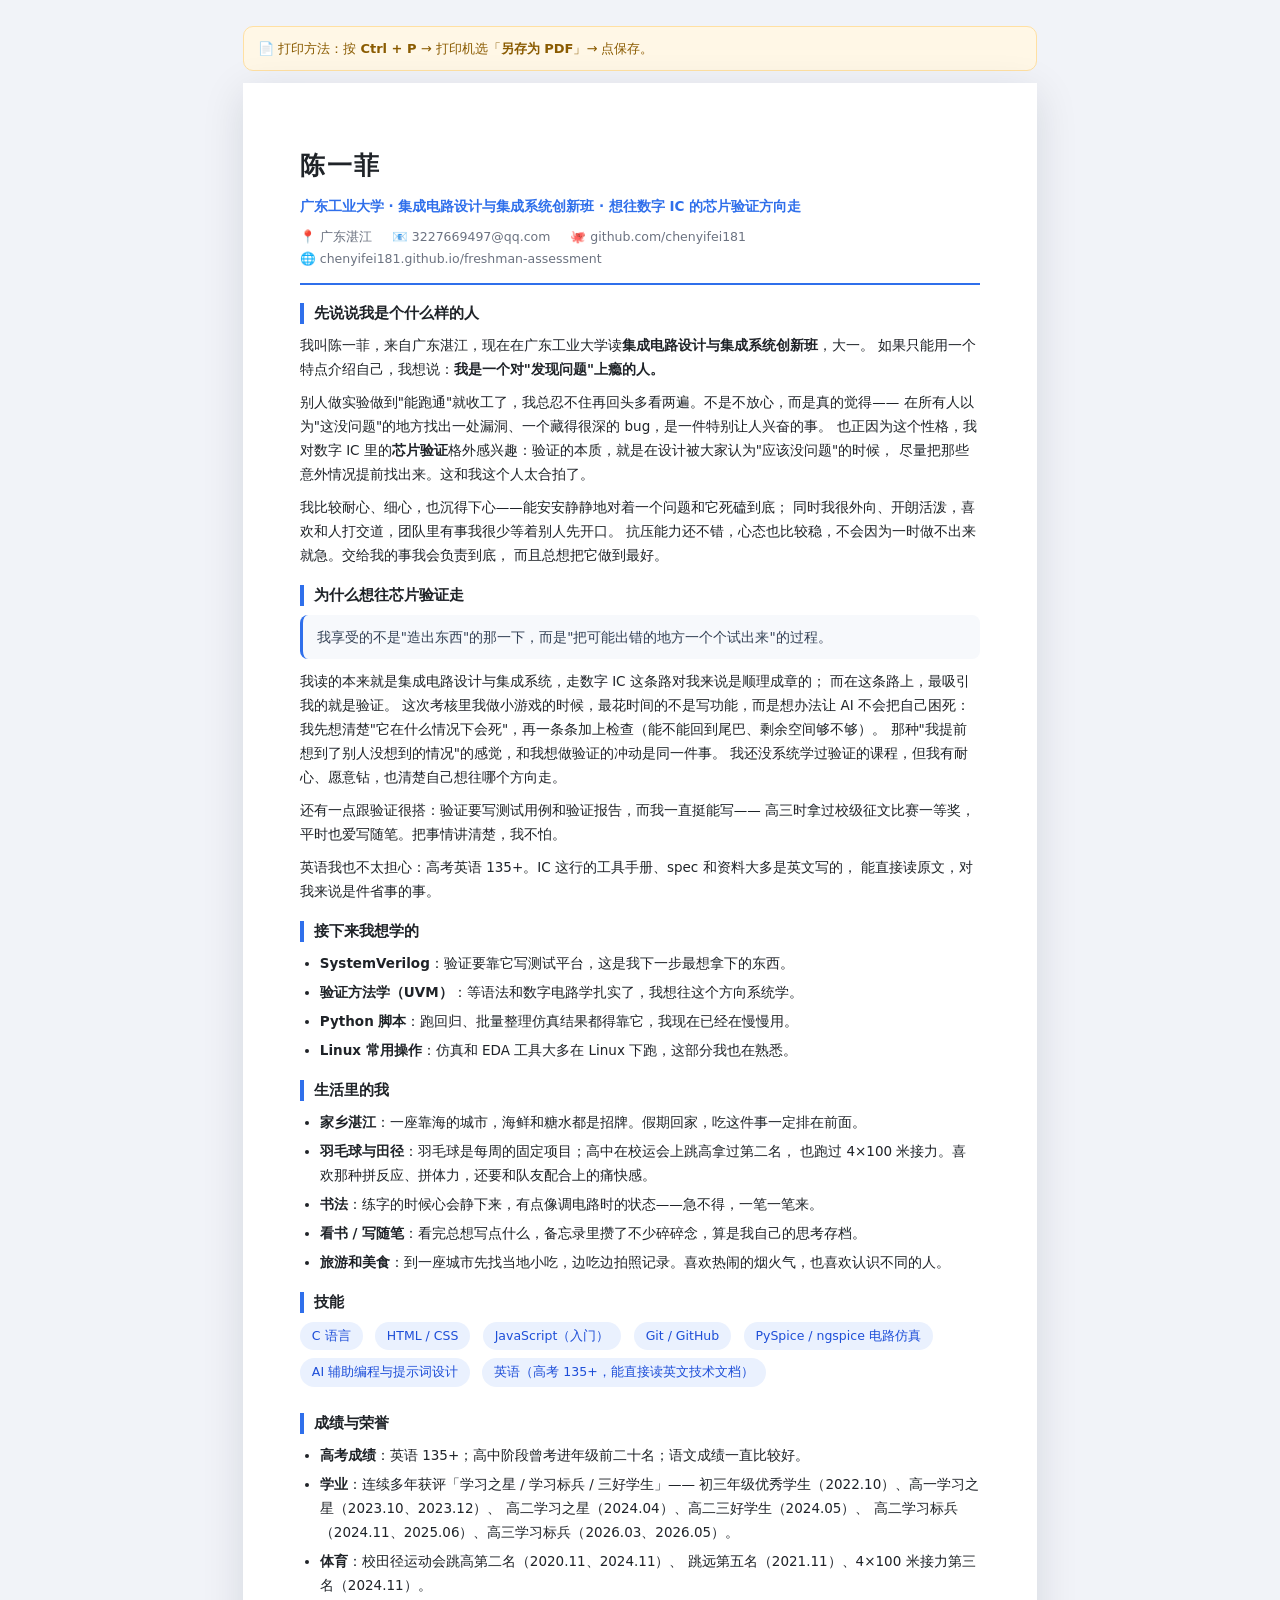
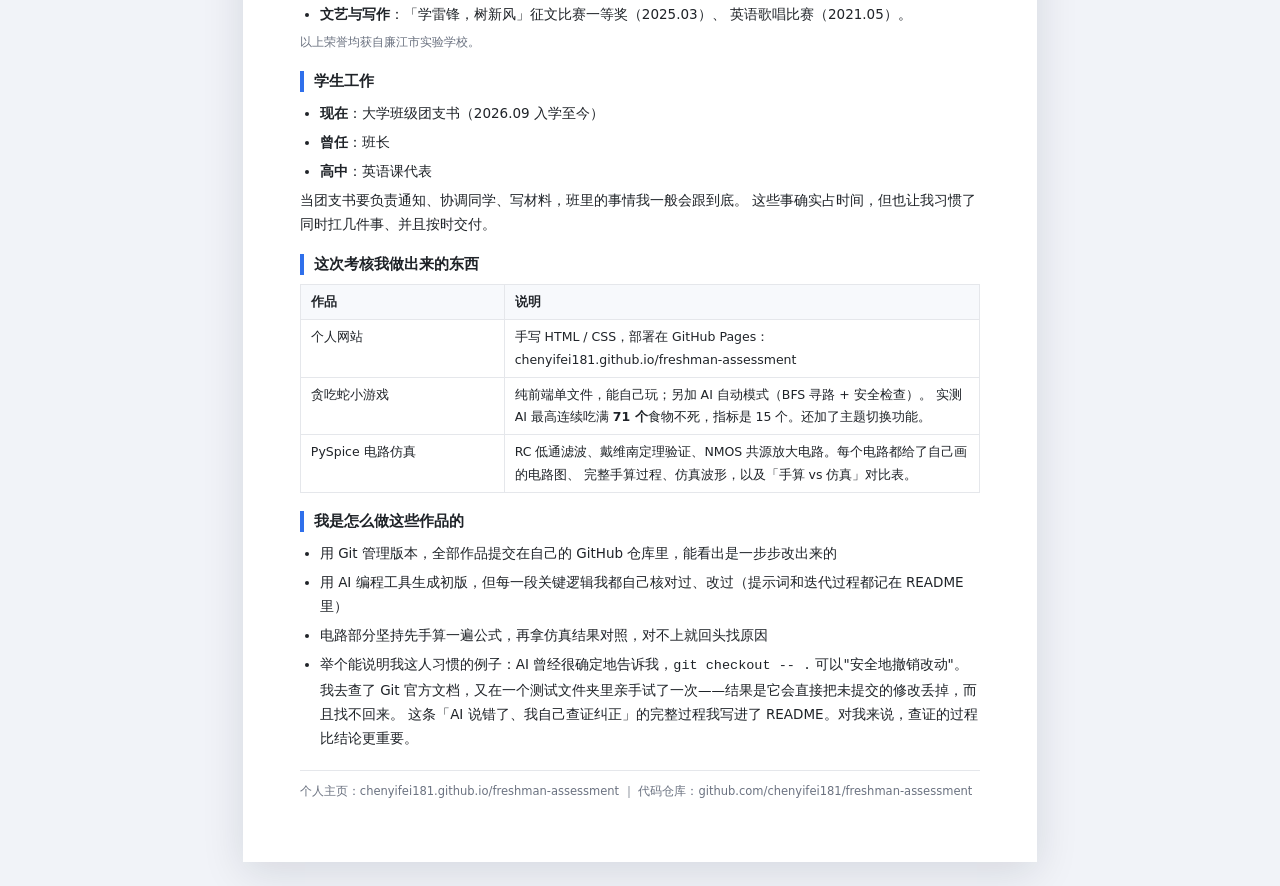
==== resume.html @ ef34c7d6 "feat: 更正姓名，补充个人简介、学校班级与获奖经历" ====
<!DOCTYPE html>
<html lang="zh-CN">
<head>
<meta charset="UTF-8">
<meta name="viewport" content="width=device-width, initial-scale=1.0">
<title>陈一菲 · 个人简介</title>
<style>
  @page { size: A4; margin: 13mm; }
  :root{
    --ink:#1f2328;
    --muted:#6b7280;
    --accent:#2f6feb;
    --line:#e5e7eb;
  }
  *{box-sizing:border-box;}
  body{
    margin:0; padding:26px 16px; background:#f1f3f8; color:var(--ink);
    font-family:"Microsoft YaHei","PingFang SC",system-ui,sans-serif; line-height:1.78;
  }
  .paper{
    width:210mm; margin:0 auto; background:#fff;
    padding:16mm 15mm; box-shadow:0 10px 40px rgba(15,23,42,.12);
  }
  header{border-bottom:2px solid var(--accent); padding-bottom:12px; margin-bottom:18px;}
  h1{margin:0 0 6px; font-size:25px; letter-spacing:2px;}
  .sub{color:var(--accent); font-size:13.5px; font-weight:600;}
  .meta{margin-top:8px; font-size:12.5px; color:var(--muted);}
  .meta span{margin-right:16px; white-space:nowrap;}
  section{margin-bottom:18px;}
  h2{
    font-size:15px; margin:0 0 9px; padding-left:10px;
    border-left:4px solid var(--accent); line-height:1.4;
  }
  p{margin:0 0 9px; font-size:13.5px;}
  ul{margin:0; padding-left:20px; font-size:13.5px;}
  li{margin-bottom:5px;}
  .chips{margin:0; padding:0;}
  .chips li{
    display:inline-block; list-style:none; margin:0 8px 8px 0; padding:3px 12px;
    border-radius:999px; background:#eaf1fe; color:#1d4ed8; font-size:12.5px;
  }
  table{width:100%; border-collapse:collapse; font-size:12.5px;}
  th,td{border:1px solid var(--line); padding:6px 10px; text-align:left; vertical-align:top;}
  th{background:#f7f9fc; font-weight:600;}
  .quote{
    margin:0 0 10px; padding:10px 14px; border-radius:8px;
    background:#f7f9fc; border-left:3px solid var(--accent);
    font-size:13.5px; color:#334155;
  }
  .foot{margin-top:20px; padding-top:10px; border-top:1px solid var(--line); color:var(--muted); font-size:11.5px;}
  .hint{
    width:210mm; margin:0 auto 12px; padding:10px 14px; border-radius:10px;
    background:#fff7e6; border:1px solid #ffe0a3; color:#8a5b00; font-size:13px;
  }
  @media print{
    body{background:#fff; padding:0;}
    .paper{box-shadow:none; width:auto; padding:0; margin:0;}
    .hint{display:none;}
    /* 打印排版优化：标题不单独留在页脚，列表和表格不跨页断开 */
    h2{break-after:avoid; page-break-after:avoid;}
    ul,table,.quote{break-inside:avoid; page-break-inside:avoid;}
  }
</style>
</head>
<body>

<div class="hint">
  📄 打印方法：按 <b>Ctrl + P</b> → 打印机选「<b>另存为 PDF</b>」→ 点保存。
</div>

<div class="paper">

  <header>
    <h1>陈一菲</h1>
    <div class="sub">广东工业大学 · 集成电路设计与集成系统创新班 · 想往数字 IC 的芯片验证方向走</div>
    <div class="meta">
      <span>📍 广东湛江</span>
      <span>📧 3227669497@qq.com</span>
      <span>🐙 github.com/chenyifei181</span>
      <span>🌐 chenyifei181.github.io/freshman-assessment</span>
    </div>
  </header>

  <section>
    <h2>先说说我是个什么样的人</h2>
    <p>
      我叫陈一菲，来自广东湛江，现在在广东工业大学读<strong>集成电路设计与集成系统创新班</strong>，大一。
      如果只能用一个特点介绍自己，我想说：<strong>我是一个对"发现问题"上瘾的人。</strong>
    </p>
    <p>
      别人做实验做到"能跑通"就收工了，我总忍不住再回头多看两遍。不是不放心，而是真的觉得——
      在所有人以为"这没问题"的地方找出一处漏洞、一个藏得很深的 bug，是一件特别让人兴奋的事。
      也正因为这个性格，我对数字 IC 里的<strong>芯片验证</strong>格外感兴趣：验证的本质，就是在设计被大家认为"应该没问题"的时候，
      尽量把那些意外情况提前找出来。这和我这个人太合拍了。
    </p>
    <p>
      我比较耐心、细心，也沉得下心——能安安静静地对着一个问题和它死磕到底；
      同时我很外向、开朗活泼，喜欢和人打交道，团队里有事我很少等着别人先开口。
      抗压能力还不错，心态也比较稳，不会因为一时做不出来就急。交给我的事我会负责到底，
      而且总想把它做到最好。
    </p>
  </section>

  <section>
    <h2>为什么想往芯片验证走</h2>
    <div class="quote">
      我享受的不是"造出东西"的那一下，而是"把可能出错的地方一个个试出来"的过程。
    </div>
    <p>
      我读的本来就是集成电路设计与集成系统，走数字 IC 这条路对我来说是顺理成章的；
      而在这条路上，最吸引我的就是验证。
      这次考核里我做小游戏的时候，最花时间的不是写功能，而是想办法让 AI 不会把自己困死：
      我先想清楚"它在什么情况下会死"，再一条条加上检查（能不能回到尾巴、剩余空间够不够）。
      那种"我提前想到了别人没想到的情况"的感觉，和我想做验证的冲动是同一件事。
      我还没系统学过验证的课程，但我有耐心、愿意钻，也清楚自己想往哪个方向走。
    </p>
    <p>
      还有一点跟验证很搭：验证要写测试用例和验证报告，而我一直挺能写——
      高三时拿过校级征文比赛一等奖，平时也爱写随笔。把事情讲清楚，我不怕。
    </p>
    <p>
      英语我也不太担心：高考英语 135+。IC 这行的工具手册、spec 和资料大多是英文写的，
      能直接读原文，对我来说是件省事的事。
    </p>
  </section>

  <section>
    <h2>接下来我想学的</h2>
    <ul>
      <li><strong>SystemVerilog</strong>：验证要靠它写测试平台，这是我下一步最想拿下的东西。</li>
      <li><strong>验证方法学（UVM）</strong>：等语法和数字电路学扎实了，我想往这个方向系统学。</li>
      <li><strong>Python 脚本</strong>：跑回归、批量整理仿真结果都得靠它，我现在已经在慢慢用。</li>
      <li><strong>Linux 常用操作</strong>：仿真和 EDA 工具大多在 Linux 下跑，这部分我也在熟悉。</li>
    </ul>
  </section>

  <section>
    <h2>生活里的我</h2>
    <ul>
      <li><strong>家乡湛江</strong>：一座靠海的城市，海鲜和糖水都是招牌。假期回家，吃这件事一定排在前面。</li>
      <li><strong>羽毛球与田径</strong>：羽毛球是每周的固定项目；高中在校运会上跳高拿过第二名，
        也跑过 4×100 米接力。喜欢那种拼反应、拼体力，还要和队友配合上的痛快感。</li>
      <li><strong>书法</strong>：练字的时候心会静下来，有点像调电路时的状态——急不得，一笔一笔来。</li>
      <li><strong>看书 / 写随笔</strong>：看完总想写点什么，备忘录里攒了不少碎碎念，算是我自己的思考存档。</li>
      <li><strong>旅游和美食</strong>：到一座城市先找当地小吃，边吃边拍照记录。喜欢热闹的烟火气，也喜欢认识不同的人。</li>
    </ul>
  </section>

  <section>
    <h2>技能</h2>
    <ul class="chips">
      <li>C 语言</li>
      <li>HTML / CSS</li>
      <li>JavaScript（入门）</li>
      <li>Git / GitHub</li>
      <li>PySpice / ngspice 电路仿真</li>
      <li>AI 辅助编程与提示词设计</li>
      <li>英语（高考 135+，能直接读英文技术文档）</li>
    </ul>
  </section>

  <section>
    <h2>成绩与荣誉</h2>
    <ul>
      <li>
        <strong>高考成绩</strong>：英语 135+；高中阶段曾考进年级前二十名；语文成绩一直比较好。
      </li>
      <li>
        <strong>学业</strong>：连续多年获评「学习之星 / 学习标兵 / 三好学生」——
        初三年级优秀学生（2022.10）、高一学习之星（2023.10、2023.12）、
        高二学习之星（2024.04）、高二三好学生（2024.05）、
        高二学习标兵（2024.11、2025.06）、高三学习标兵（2026.03、2026.05）。
      </li>
      <li>
        <strong>体育</strong>：校田径运动会跳高第二名（2020.11、2024.11）、
        跳远第五名（2021.11）、4×100 米接力第三名（2024.11）。
      </li>
      <li>
        <strong>文艺与写作</strong>：「学雷锋，树新风」征文比赛一等奖（2025.03）、
        英语歌唱比赛（2021.05）。
      </li>
    </ul>
    <p style="font-size:12px;color:var(--muted);margin-top:6px;">以上荣誉均获自廉江市实验学校。</p>
  </section>

  <section>
    <h2>学生工作</h2>
    <ul>
      <li><strong>现在</strong>：大学班级团支书（2026.09 入学至今）</li>
      <li><strong>曾任</strong>：班长</li>
      <li><strong>高中</strong>：英语课代表</li>
    </ul>
    <p>
      当团支书要负责通知、协调同学、写材料，班里的事情我一般会跟到底。
      这些事确实占时间，但也让我习惯了同时扛几件事、并且按时交付。
    </p>
  </section>

  <section>
    <h2>这次考核我做出来的东西</h2>
    <table>
      <tr><th style="width:30%">作品</th><th>说明</th></tr>
      <tr>
        <td>个人网站</td>
        <td>手写 HTML / CSS，部署在 GitHub Pages：chenyifei181.github.io/freshman-assessment</td>
      </tr>
      <tr>
        <td>贪吃蛇小游戏</td>
        <td>纯前端单文件，能自己玩；另加 AI 自动模式（BFS 寻路 + 安全检查）。
          实测 AI 最高连续吃满 <strong>71 个</strong>食物不死，指标是 15 个。还加了主题切换功能。</td>
      </tr>
      <tr>
        <td>PySpice 电路仿真</td>
        <td>RC 低通滤波、戴维南定理验证、NMOS 共源放大电路。每个电路都给了自己画的电路图、
          完整手算过程、仿真波形，以及「手算 vs 仿真」对比表。</td>
      </tr>
    </table>
  </section>

  <section>
    <h2>我是怎么做这些作品的</h2>
    <ul>
      <li>用 Git 管理版本，全部作品提交在自己的 GitHub 仓库里，能看出是一步步改出来的</li>
      <li>用 AI 编程工具生成初版，但每一段关键逻辑我都自己核对过、改过（提示词和迭代过程都记在 README 里）</li>
      <li>电路部分坚持先手算一遍公式，再拿仿真结果对照，对不上就回头找原因</li>
      <li>
        举个能说明我这人习惯的例子：AI 曾经很确定地告诉我，<code>git checkout -- .</code> 可以"安全地撤销改动"。
        我去查了 Git 官方文档，又在一个测试文件夹里亲手试了一次——结果是它会直接把未提交的修改丢掉，而且找不回来。
        这条「AI 说错了、我自己查证纠正」的完整过程我写进了 README。对我来说，查证的过程比结论更重要。
      </li>
    </ul>
  </section>

  <div class="foot">
    个人主页：chenyifei181.github.io/freshman-assessment ｜ 代码仓库：github.com/chenyifei181/freshman-assessment
  </div>

</div>

</body>
</html>
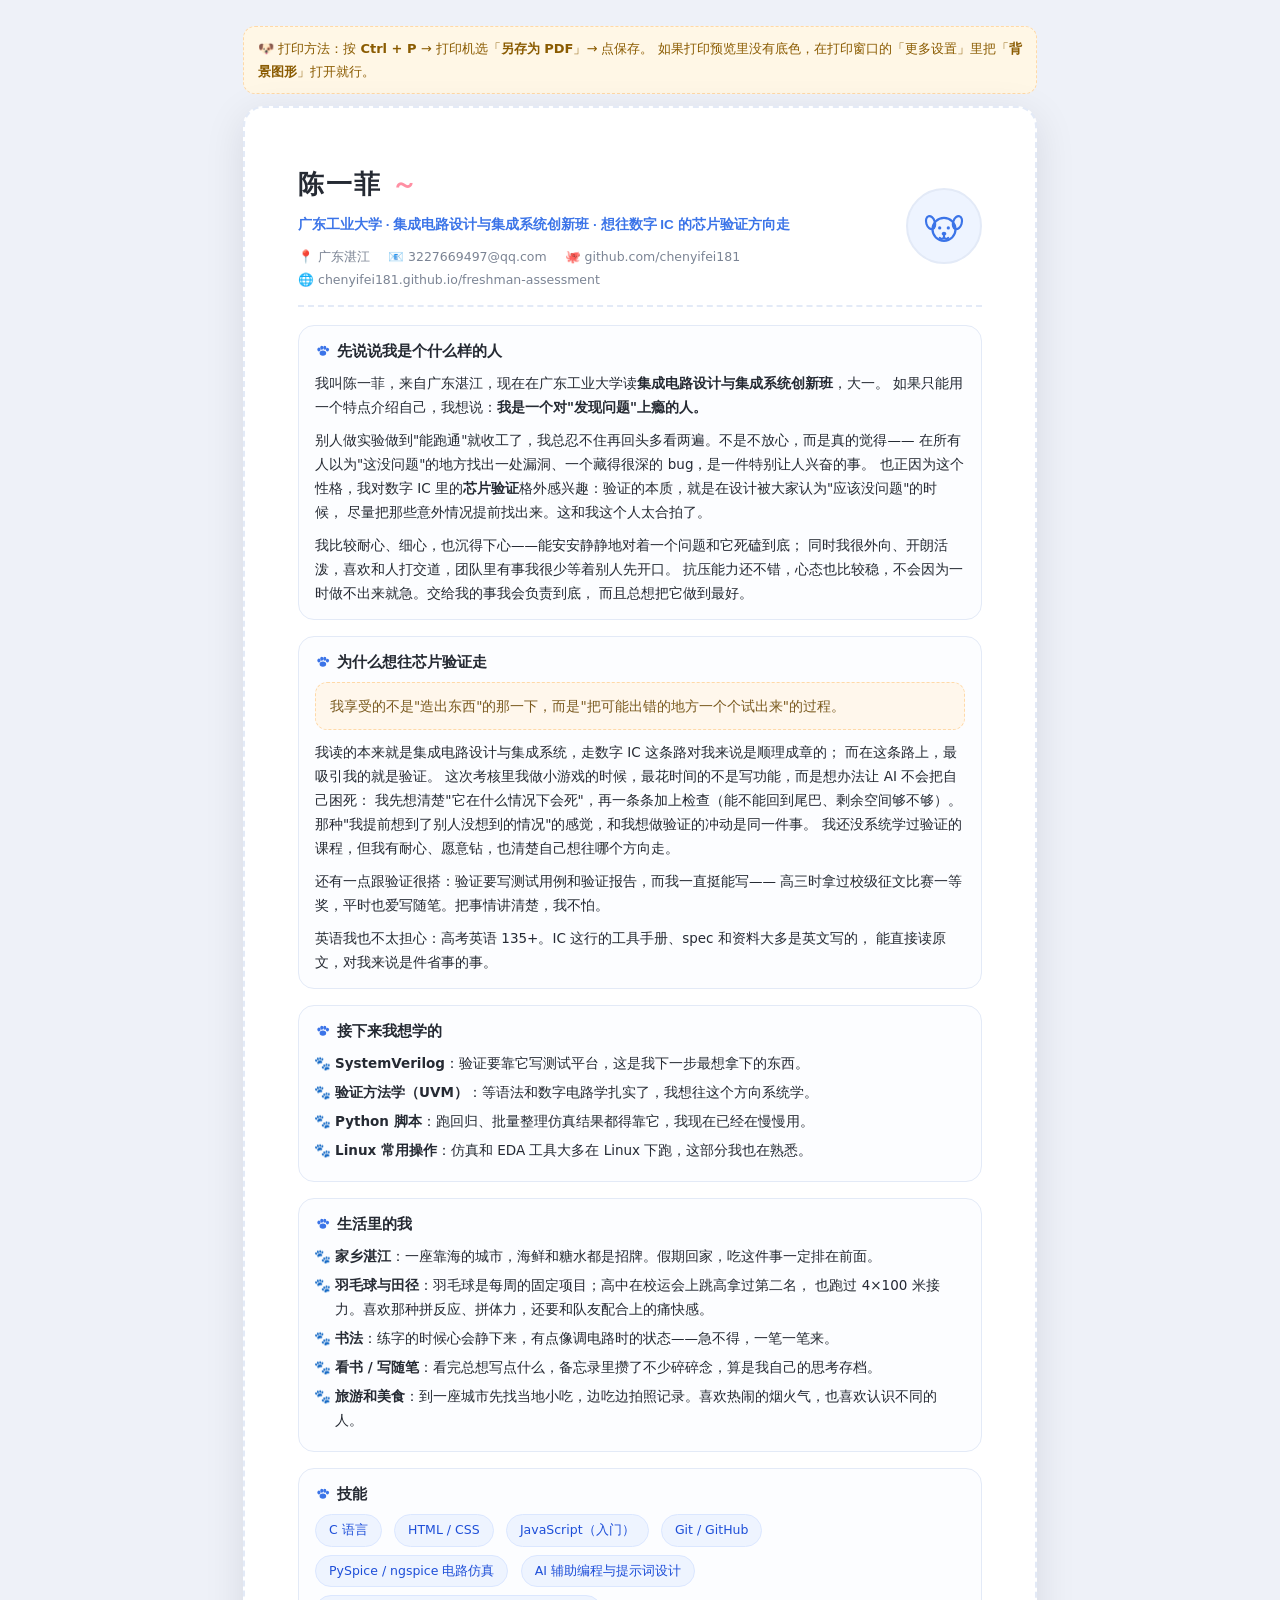
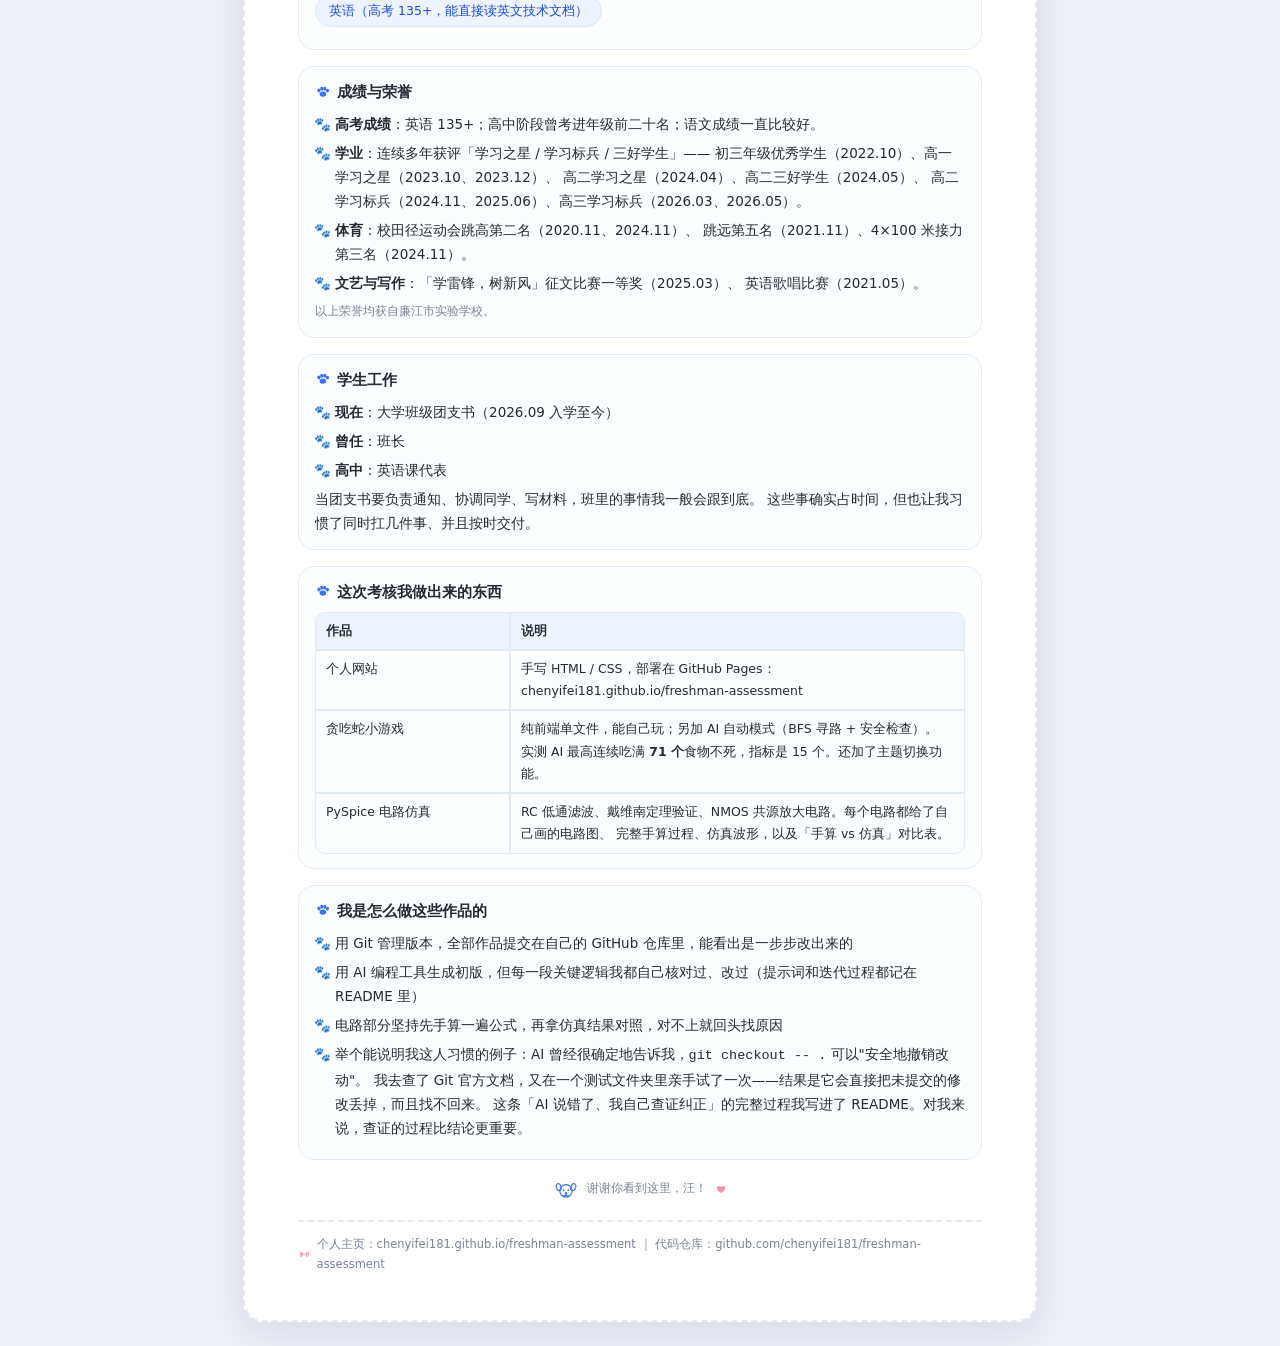
==== commit 0addd3b7: "style: 个人简介改成可爱风格，加入线条小狗图案" ====
--- a/resume.html
+++ b/resume.html
@@ -5,84 +5,185 @@
 <meta name="viewport" content="width=device-width, initial-scale=1.0">
 <title>陈一菲 · 个人简介</title>
 <style>
-  @page { size: A4; margin: 13mm; }
+  @page { size: A4; margin: 12mm; }
   :root{
-    --ink:#1f2328;
-    --muted:#6b7280;
-    --accent:#2f6feb;
-    --line:#e5e7eb;
+    --ink:#252a33;
+    --muted:#7b8494;
+    --accent:#3b74e8;
+    --accent-soft:#eef4ff;
+    --pink:#ff8fa3;
+    --cream:#fff7ec;
+    --line:#e3eaf7;
   }
   *{box-sizing:border-box;}
   body{
-    margin:0; padding:26px 16px; background:#f1f3f8; color:var(--ink);
+    margin:0; padding:26px 16px; background:#eef1f8; color:var(--ink);
     font-family:"Microsoft YaHei","PingFang SC",system-ui,sans-serif; line-height:1.78;
-  }
+    -webkit-print-color-adjust:exact; print-color-adjust:exact;
+  }
+  /* 圆润一点的字体：有幼圆就用幼圆，没有就退回雅黑 */
+  h1,h2,.sub{font-family:"幼圆","YouYuan","Yuanti SC","Microsoft YaHei",sans-serif;}
+
   .paper{
     width:210mm; margin:0 auto; background:#fff;
-    padding:16mm 15mm; box-shadow:0 10px 40px rgba(15,23,42,.12);
-  }
-  header{border-bottom:2px solid var(--accent); padding-bottom:12px; margin-bottom:18px;}
-  h1{margin:0 0 6px; font-size:25px; letter-spacing:2px;}
+    padding:14mm 14mm 12mm; border:2px dashed var(--line); border-radius:20px;
+    box-shadow:0 10px 40px rgba(15,23,42,.10);
+  }
+
+  /* 线条小狗等图案 */
+  .sprite{position:absolute; width:0; height:0; overflow:hidden;}
+  .ico{display:inline-block; vertical-align:-0.16em; color:var(--accent);}
+  .ico.paw{width:1.05em; height:1.05em; margin-right:.4em;}
+  .ico.bone{width:1.1em; height:1.1em; color:var(--pink);}
+  .ico.heart{width:1em; height:1em; color:var(--pink);}
+  .dog-badge{
+    flex:0 0 auto; width:76px; height:76px; color:var(--accent);
+    background:var(--accent-soft); border:2px solid var(--line); border-radius:50%;
+    display:flex; align-items:center; justify-content:center;
+  }
+  .dog-badge .ico{width:48px; height:48px; color:var(--accent);}
+  .dog-small{width:20px; height:20px; margin-right:6px; vertical-align:-4px; color:var(--accent);}
+
+  header{
+    display:flex; align-items:center; justify-content:space-between; gap:16px;
+    border-bottom:2px dashed var(--line); padding-bottom:14px; margin-bottom:18px;
+  }
+  h1{margin:0 0 6px; font-size:26px; letter-spacing:2px;}
+  h1 .wave{color:var(--pink);}
   .sub{color:var(--accent); font-size:13.5px; font-weight:600;}
-  .meta{margin-top:8px; font-size:12.5px; color:var(--muted);}
-  .meta span{margin-right:16px; white-space:nowrap;}
-  section{margin-bottom:18px;}
+  .meta{margin-top:9px; font-size:12.5px; color:var(--muted);}
+  .meta span{margin-right:14px; white-space:nowrap;}
+
+  section{
+    margin-bottom:16px; padding:14px 16px;
+    border:1.5px solid var(--line); border-radius:16px; background:#fcfdff;
+  }
   h2{
-    font-size:15px; margin:0 0 9px; padding-left:10px;
-    border-left:4px solid var(--accent); line-height:1.4;
+    display:flex; align-items:center;
+    font-size:15px; margin:0 0 10px; line-height:1.4;
   }
   p{margin:0 0 9px; font-size:13.5px;}
+  p:last-child{margin-bottom:0;}
   ul{margin:0; padding-left:20px; font-size:13.5px;}
   li{margin-bottom:5px;}
+  ul li::marker{content:"🐾 ";}
+
   .chips{margin:0; padding:0;}
   .chips li{
-    display:inline-block; list-style:none; margin:0 8px 8px 0; padding:3px 12px;
-    border-radius:999px; background:#eaf1fe; color:#1d4ed8; font-size:12.5px;
-  }
-  table{width:100%; border-collapse:collapse; font-size:12.5px;}
-  th,td{border:1px solid var(--line); padding:6px 10px; text-align:left; vertical-align:top;}
-  th{background:#f7f9fc; font-weight:600;}
+    display:inline-block; list-style:none; margin:0 8px 8px 0; padding:4px 13px;
+    border-radius:999px; background:var(--accent-soft); color:#1d4ed8;
+    border:1.5px solid #dbe7ff; font-size:12.5px;
+  }
+  .chips li::marker{content:"";}
+
+  table{width:100%; border-collapse:separate; border-spacing:0; font-size:12.5px;}
+  th,td{border:1.5px solid var(--line); padding:7px 10px; text-align:left; vertical-align:top;}
+  th{background:var(--accent-soft); font-weight:600;}
+  tr:first-child th:first-child{border-top-left-radius:10px;}
+  tr:first-child th:last-child{border-top-right-radius:10px;}
+  tr:last-child td:first-child{border-bottom-left-radius:10px;}
+  tr:last-child td:last-child{border-bottom-right-radius:10px;}
+
   .quote{
-    margin:0 0 10px; padding:10px 14px; border-radius:8px;
-    background:#f7f9fc; border-left:3px solid var(--accent);
-    font-size:13.5px; color:#334155;
-  }
-  .foot{margin-top:20px; padding-top:10px; border-top:1px solid var(--line); color:var(--muted); font-size:11.5px;}
+    margin:0 0 10px; padding:11px 14px; border-radius:12px;
+    background:var(--cream); border:1.5px dashed #ffd9a8;
+    font-size:13.5px; color:#7a5a1f;
+  }
+
+  .foot{
+    margin-top:18px; padding-top:12px; border-top:2px dashed var(--line);
+    color:var(--muted); font-size:11.5px; display:flex; align-items:center; gap:6px;
+  }
+  .bye{
+    display:flex; align-items:center; justify-content:center; gap:8px;
+    margin:14px 0 0; color:var(--muted); font-size:12px;
+  }
   .hint{
-    width:210mm; margin:0 auto 12px; padding:10px 14px; border-radius:10px;
-    background:#fff7e6; border:1px solid #ffe0a3; color:#8a5b00; font-size:13px;
-  }
+    width:210mm; margin:0 auto 12px; padding:10px 14px; border-radius:12px;
+    background:#fff7e6; border:1.5px dashed #ffd9a8; color:#8a5b00; font-size:13px;
+  }
+
   @media print{
     body{background:#fff; padding:0;}
-    .paper{box-shadow:none; width:auto; padding:0; margin:0;}
+    .paper{box-shadow:none; width:auto; padding:0; margin:0; border:none;}
     .hint{display:none;}
-    /* 打印排版优化：标题不单独留在页脚，列表和表格不跨页断开 */
     h2{break-after:avoid; page-break-after:avoid;}
-    ul,table,.quote{break-inside:avoid; page-break-inside:avoid;}
+    ul,table,.quote,section{break-inside:avoid; page-break-inside:avoid;}
   }
 </style>
 </head>
 <body>
 
+<!-- ===== 线条小狗图案（手写 SVG，不用外部图片） ===== -->
+<svg class="sprite" aria-hidden="true" xmlns="http://www.w3.org/2000/svg">
+  <!-- 小狗脸 -->
+  <symbol id="s-dog" viewBox="0 0 100 100">
+    <g fill="none" stroke="currentColor" stroke-width="4.5" stroke-linecap="round" stroke-linejoin="round">
+      <!-- 耳朵：两个微微外张的椭圆，圆润可爱 -->
+      <ellipse cx="22" cy="43" rx="9" ry="14" transform="rotate(-18 22 43)"/>
+      <ellipse cx="78" cy="43" rx="9" ry="14" transform="rotate(18 78 43)"/>
+      <!-- 头 -->
+      <circle cx="50" cy="57" r="24"/>
+      <circle cx="41" cy="54" r="3.4" fill="currentColor" stroke="none"/>
+      <circle cx="59" cy="54" r="3.4" fill="currentColor" stroke="none"/>
+      <path d="M50 62c2.7 0 4.8 1.9 4.8 4.2S52.7 70 50 70s-4.8-1.5-4.8-3.8S47.3 62 50 62z" fill="currentColor" stroke="none"/>
+      <path d="M50 70v4"/>
+      <path d="M50 74c-2.4 3.4-6.4 3.4-8.6.8"/>
+      <path d="M50 74c2.4 3.4 6.4 3.4 8.6.8"/>
+    </g>
+  </symbol>
+  <!-- 爪印 -->
+  <symbol id="s-paw" viewBox="0 0 100 100">
+    <g fill="currentColor">
+      <ellipse cx="50" cy="64" rx="21" ry="17"/>
+      <ellipse cx="25" cy="41" rx="10" ry="12.5"/>
+      <ellipse cx="43" cy="30" rx="10" ry="12.5"/>
+      <ellipse cx="62" cy="30" rx="10" ry="12.5"/>
+      <ellipse cx="79" cy="42" rx="10" ry="12.5"/>
+    </g>
+  </symbol>
+  <!-- 骨头 -->
+  <symbol id="s-bone" viewBox="0 0 100 100">
+    <g fill="none" stroke="currentColor" stroke-width="7" stroke-linecap="round">
+      <path d="M32 50h36"/>
+      <circle cx="25" cy="41" r="9"/>
+      <circle cx="25" cy="59" r="9"/>
+      <circle cx="75" cy="41" r="9"/>
+      <circle cx="75" cy="59" r="9"/>
+    </g>
+  </symbol>
+  <!-- 爱心 -->
+  <symbol id="s-heart" viewBox="0 0 100 100">
+    <path d="M50 84C28 68 15 55 15 42c0-10 8-18 18-18 6 0 11 3 17 10 6-7 11-10 17-10 10 0 18 8 18 18 0 13-13 26-35 42z"
+          fill="currentColor"/>
+  </symbol>
+</svg>
+
 <div class="hint">
-  📄 打印方法：按 <b>Ctrl + P</b> → 打印机选「<b>另存为 PDF</b>」→ 点保存。
+  🐶 打印方法：按 <b>Ctrl + P</b> → 打印机选「<b>另存为 PDF</b>」→ 点保存。
+  如果打印预览里没有底色，在打印窗口的「更多设置」里把「<b>背景图形</b>」打开就行。
 </div>
 
 <div class="paper">
 
   <header>
-    <h1>陈一菲</h1>
-    <div class="sub">广东工业大学 · 集成电路设计与集成系统创新班 · 想往数字 IC 的芯片验证方向走</div>
-    <div class="meta">
-      <span>📍 广东湛江</span>
-      <span>📧 3227669497@qq.com</span>
-      <span>🐙 github.com/chenyifei181</span>
-      <span>🌐 chenyifei181.github.io/freshman-assessment</span>
+    <div>
+      <h1>陈一菲 <span class="wave">～</span></h1>
+      <div class="sub">广东工业大学 · 集成电路设计与集成系统创新班 · 想往数字 IC 的芯片验证方向走</div>
+      <div class="meta">
+        <span>📍 广东湛江</span>
+        <span>📧 3227669497@qq.com</span>
+        <span>🐙 github.com/chenyifei181</span>
+        <span>🌐 chenyifei181.github.io/freshman-assessment</span>
+      </div>
+    </div>
+    <div class="dog-badge">
+      <svg class="ico" viewBox="0 0 100 100" role="img" aria-label="线条小狗"><use href="#s-dog"/></svg>
     </div>
   </header>
 
   <section>
-    <h2>先说说我是个什么样的人</h2>
+    <h2><svg class="ico paw" viewBox="0 0 100 100" aria-hidden="true"><use href="#s-paw"/></svg>先说说我是个什么样的人</h2>
     <p>
       我叫陈一菲，来自广东湛江，现在在广东工业大学读<strong>集成电路设计与集成系统创新班</strong>，大一。
       如果只能用一个特点介绍自己，我想说：<strong>我是一个对"发现问题"上瘾的人。</strong>
@@ -102,7 +203,7 @@
   </section>
 
   <section>
-    <h2>为什么想往芯片验证走</h2>
+    <h2><svg class="ico paw" viewBox="0 0 100 100" aria-hidden="true"><use href="#s-paw"/></svg>为什么想往芯片验证走</h2>
     <div class="quote">
       我享受的不是"造出东西"的那一下，而是"把可能出错的地方一个个试出来"的过程。
     </div>
@@ -125,7 +226,7 @@
   </section>
 
   <section>
-    <h2>接下来我想学的</h2>
+    <h2><svg class="ico paw" viewBox="0 0 100 100" aria-hidden="true"><use href="#s-paw"/></svg>接下来我想学的</h2>
     <ul>
       <li><strong>SystemVerilog</strong>：验证要靠它写测试平台，这是我下一步最想拿下的东西。</li>
       <li><strong>验证方法学（UVM）</strong>：等语法和数字电路学扎实了，我想往这个方向系统学。</li>
@@ -135,7 +236,7 @@
   </section>
 
   <section>
-    <h2>生活里的我</h2>
+    <h2><svg class="ico paw" viewBox="0 0 100 100" aria-hidden="true"><use href="#s-paw"/></svg>生活里的我</h2>
     <ul>
       <li><strong>家乡湛江</strong>：一座靠海的城市，海鲜和糖水都是招牌。假期回家，吃这件事一定排在前面。</li>
       <li><strong>羽毛球与田径</strong>：羽毛球是每周的固定项目；高中在校运会上跳高拿过第二名，
@@ -147,7 +248,7 @@
   </section>
 
   <section>
-    <h2>技能</h2>
+    <h2><svg class="ico paw" viewBox="0 0 100 100" aria-hidden="true"><use href="#s-paw"/></svg>技能</h2>
     <ul class="chips">
       <li>C 语言</li>
       <li>HTML / CSS</li>
@@ -160,7 +261,7 @@
   </section>
 
   <section>
-    <h2>成绩与荣誉</h2>
+    <h2><svg class="ico paw" viewBox="0 0 100 100" aria-hidden="true"><use href="#s-paw"/></svg>成绩与荣誉</h2>
     <ul>
       <li>
         <strong>高考成绩</strong>：英语 135+；高中阶段曾考进年级前二十名；语文成绩一直比较好。
@@ -184,7 +285,7 @@
   </section>
 
   <section>
-    <h2>学生工作</h2>
+    <h2><svg class="ico paw" viewBox="0 0 100 100" aria-hidden="true"><use href="#s-paw"/></svg>学生工作</h2>
     <ul>
       <li><strong>现在</strong>：大学班级团支书（2026.09 入学至今）</li>
       <li><strong>曾任</strong>：班长</li>
@@ -197,7 +298,7 @@
   </section>
 
   <section>
-    <h2>这次考核我做出来的东西</h2>
+    <h2><svg class="ico paw" viewBox="0 0 100 100" aria-hidden="true"><use href="#s-paw"/></svg>这次考核我做出来的东西</h2>
     <table>
       <tr><th style="width:30%">作品</th><th>说明</th></tr>
       <tr>
@@ -218,7 +319,7 @@
   </section>
 
   <section>
-    <h2>我是怎么做这些作品的</h2>
+    <h2><svg class="ico paw" viewBox="0 0 100 100" aria-hidden="true"><use href="#s-paw"/></svg>我是怎么做这些作品的</h2>
     <ul>
       <li>用 Git 管理版本，全部作品提交在自己的 GitHub 仓库里，能看出是一步步改出来的</li>
       <li>用 AI 编程工具生成初版，但每一段关键逻辑我都自己核对过、改过（提示词和迭代过程都记在 README 里）</li>
@@ -231,8 +332,15 @@
     </ul>
   </section>
 
+  <div class="bye">
+    <svg class="ico" viewBox="0 0 100 100" style="width:26px;height:26px" aria-hidden="true"><use href="#s-dog"/></svg>
+    <span>谢谢你看到这里，汪！</span>
+    <svg class="ico heart" viewBox="0 0 100 100" aria-hidden="true"><use href="#s-heart"/></svg>
+  </div>
+
   <div class="foot">
-    个人主页：chenyifei181.github.io/freshman-assessment ｜ 代码仓库：github.com/chenyifei181/freshman-assessment
+    <svg class="ico bone" viewBox="0 0 100 100" aria-hidden="true"><use href="#s-bone"/></svg>
+    <span>个人主页：chenyifei181.github.io/freshman-assessment ｜ 代码仓库：github.com/chenyifei181/freshman-assessment</span>
   </div>
 
 </div>
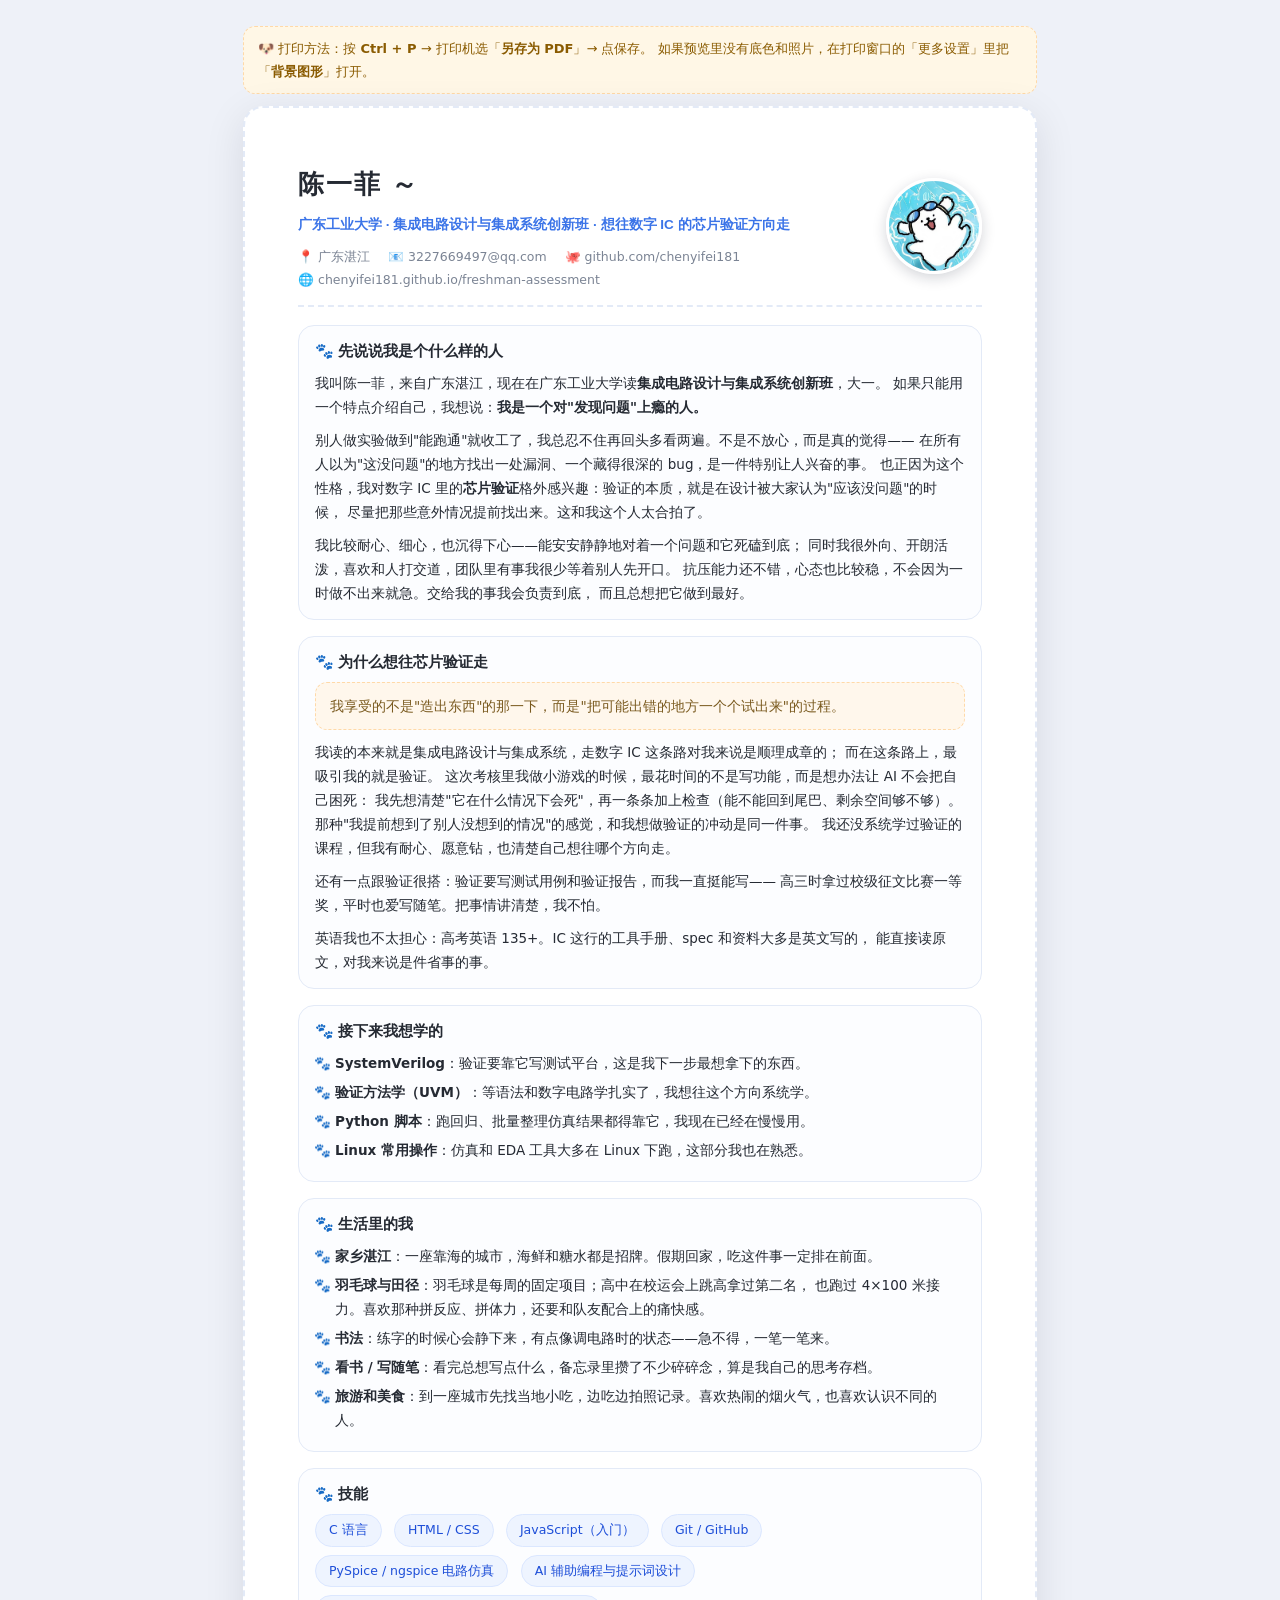
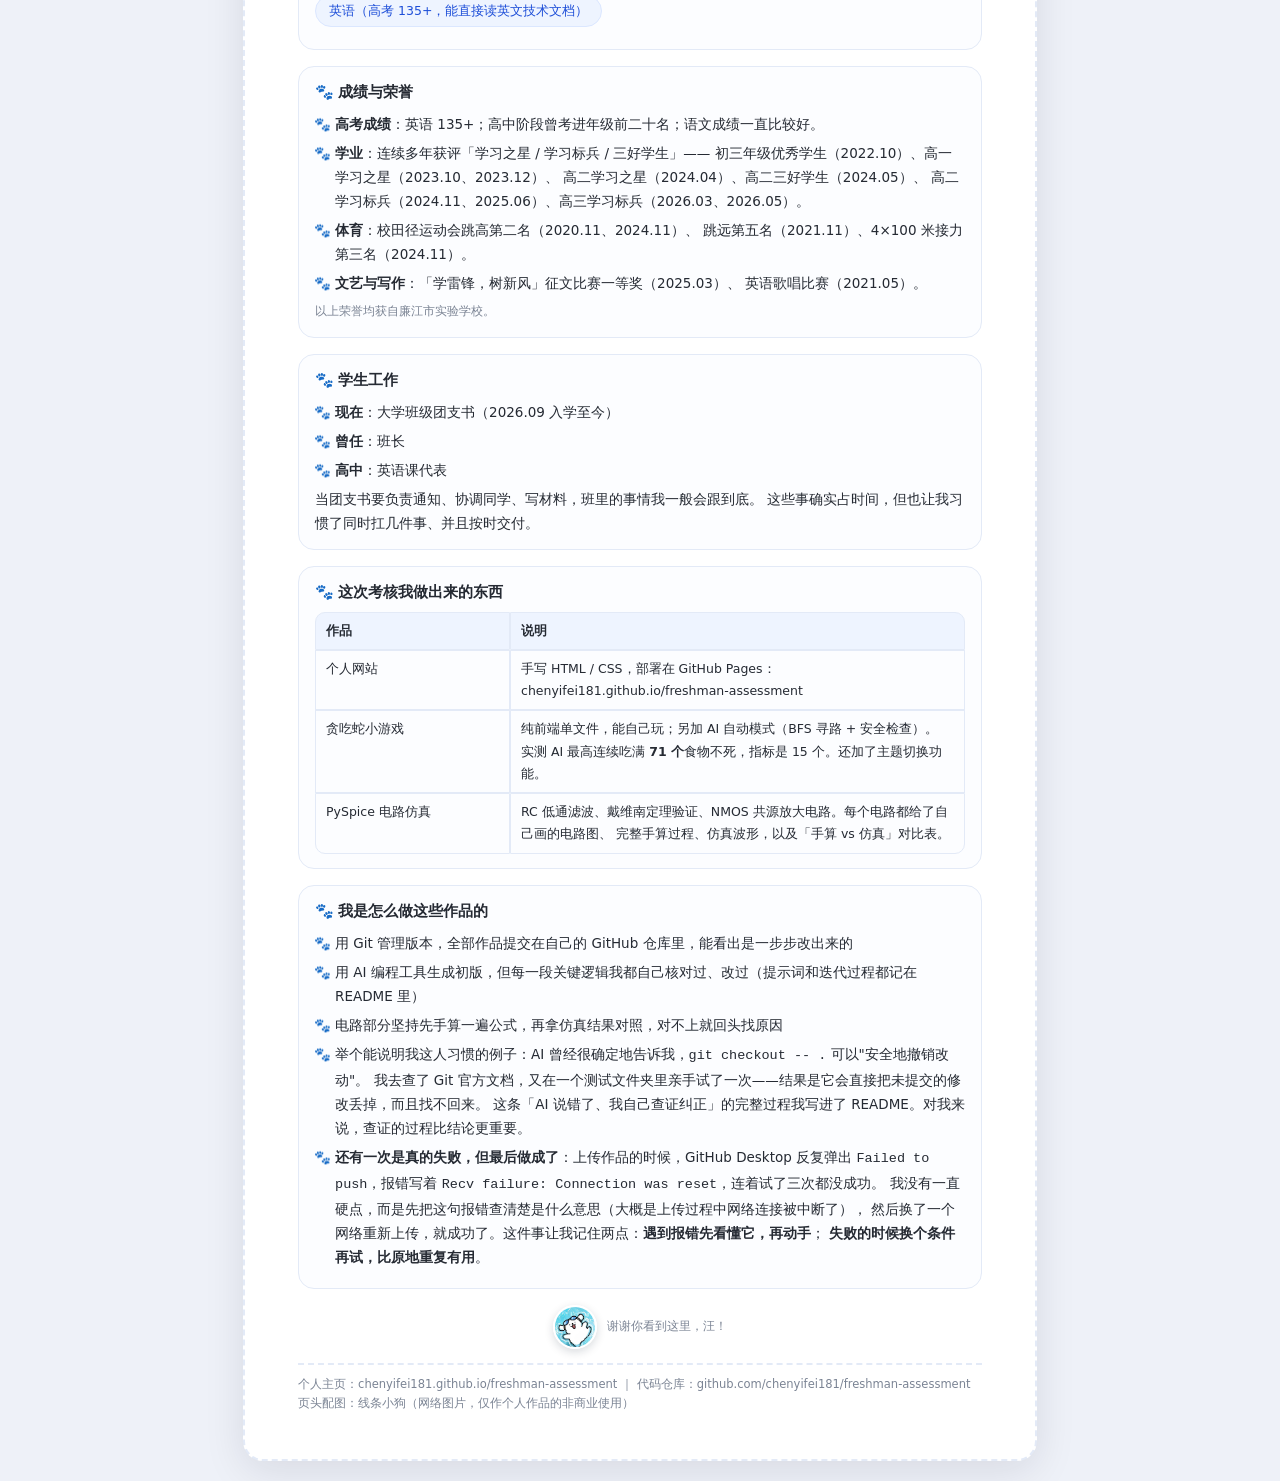
==== commit 719c5e38: "style: 个人简介改用线条小狗原图，补充一次失败经历" ====
--- a/resume.html
+++ b/resume.html
@@ -21,7 +21,6 @@
     font-family:"Microsoft YaHei","PingFang SC",system-ui,sans-serif; line-height:1.78;
     -webkit-print-color-adjust:exact; print-color-adjust:exact;
   }
-  /* 圆润一点的字体：有幼圆就用幼圆，没有就退回雅黑 */
   h1,h2,.sub{font-family:"幼圆","YouYuan","Yuanti SC","Microsoft YaHei",sans-serif;}
 
   .paper{
@@ -30,38 +29,25 @@
     box-shadow:0 10px 40px rgba(15,23,42,.10);
   }
 
-  /* 线条小狗等图案 */
-  .sprite{position:absolute; width:0; height:0; overflow:hidden;}
-  .ico{display:inline-block; vertical-align:-0.16em; color:var(--accent);}
-  .ico.paw{width:1.05em; height:1.05em; margin-right:.4em;}
-  .ico.bone{width:1.1em; height:1.1em; color:var(--pink);}
-  .ico.heart{width:1em; height:1em; color:var(--pink);}
-  .dog-badge{
-    flex:0 0 auto; width:76px; height:76px; color:var(--accent);
-    background:var(--accent-soft); border:2px solid var(--line); border-radius:50%;
-    display:flex; align-items:center; justify-content:center;
-  }
-  .dog-badge .ico{width:48px; height:48px; color:var(--accent);}
-  .dog-small{width:20px; height:20px; margin-right:6px; vertical-align:-4px; color:var(--accent);}
-
+  /* 页头：名字 + 线条小狗照片 */
   header{
-    display:flex; align-items:center; justify-content:space-between; gap:16px;
+    display:flex; align-items:center; justify-content:space-between; gap:18px;
     border-bottom:2px dashed var(--line); padding-bottom:14px; margin-bottom:18px;
   }
   h1{margin:0 0 6px; font-size:26px; letter-spacing:2px;}
-  h1 .wave{color:var(--pink);}
   .sub{color:var(--accent); font-size:13.5px; font-weight:600;}
   .meta{margin-top:9px; font-size:12.5px; color:var(--muted);}
   .meta span{margin-right:14px; white-space:nowrap;}
+  .dog-photo{
+    flex:0 0 auto; width:96px; height:96px; border-radius:50%;
+    object-fit:cover; border:3px solid #fff; box-shadow:0 4px 14px rgba(15,23,42,.18);
+  }
 
   section{
     margin-bottom:16px; padding:14px 16px;
     border:1.5px solid var(--line); border-radius:16px; background:#fcfdff;
   }
-  h2{
-    display:flex; align-items:center;
-    font-size:15px; margin:0 0 10px; line-height:1.4;
-  }
+  h2{font-size:15px; margin:0 0 10px; line-height:1.4;}
   p{margin:0 0 9px; font-size:13.5px;}
   p:last-child{margin-bottom:0;}
   ul{margin:0; padding-left:20px; font-size:13.5px;}
@@ -90,13 +76,16 @@
     font-size:13.5px; color:#7a5a1f;
   }
 
+  .bye{
+    display:flex; align-items:center; justify-content:center; gap:10px;
+    margin:16px 0 0; color:var(--muted); font-size:12px;
+  }
+  .bye img{width:44px; height:44px; border-radius:50%; object-fit:cover;
+    border:2px solid #fff; box-shadow:0 3px 10px rgba(15,23,42,.16);}
+
   .foot{
-    margin-top:18px; padding-top:12px; border-top:2px dashed var(--line);
-    color:var(--muted); font-size:11.5px; display:flex; align-items:center; gap:6px;
-  }
-  .bye{
-    display:flex; align-items:center; justify-content:center; gap:8px;
-    margin:14px 0 0; color:var(--muted); font-size:12px;
+    margin-top:14px; padding-top:10px; border-top:2px dashed var(--line);
+    color:var(--muted); font-size:11.5px; line-height:1.7;
   }
   .hint{
     width:210mm; margin:0 auto 12px; padding:10px 14px; border-radius:12px;
@@ -114,61 +103,16 @@
 </head>
 <body>
 
-<!-- ===== 线条小狗图案（手写 SVG，不用外部图片） ===== -->
-<svg class="sprite" aria-hidden="true" xmlns="http://www.w3.org/2000/svg">
-  <!-- 小狗脸 -->
-  <symbol id="s-dog" viewBox="0 0 100 100">
-    <g fill="none" stroke="currentColor" stroke-width="4.5" stroke-linecap="round" stroke-linejoin="round">
-      <!-- 耳朵：两个微微外张的椭圆，圆润可爱 -->
-      <ellipse cx="22" cy="43" rx="9" ry="14" transform="rotate(-18 22 43)"/>
-      <ellipse cx="78" cy="43" rx="9" ry="14" transform="rotate(18 78 43)"/>
-      <!-- 头 -->
-      <circle cx="50" cy="57" r="24"/>
-      <circle cx="41" cy="54" r="3.4" fill="currentColor" stroke="none"/>
-      <circle cx="59" cy="54" r="3.4" fill="currentColor" stroke="none"/>
-      <path d="M50 62c2.7 0 4.8 1.9 4.8 4.2S52.7 70 50 70s-4.8-1.5-4.8-3.8S47.3 62 50 62z" fill="currentColor" stroke="none"/>
-      <path d="M50 70v4"/>
-      <path d="M50 74c-2.4 3.4-6.4 3.4-8.6.8"/>
-      <path d="M50 74c2.4 3.4 6.4 3.4 8.6.8"/>
-    </g>
-  </symbol>
-  <!-- 爪印 -->
-  <symbol id="s-paw" viewBox="0 0 100 100">
-    <g fill="currentColor">
-      <ellipse cx="50" cy="64" rx="21" ry="17"/>
-      <ellipse cx="25" cy="41" rx="10" ry="12.5"/>
-      <ellipse cx="43" cy="30" rx="10" ry="12.5"/>
-      <ellipse cx="62" cy="30" rx="10" ry="12.5"/>
-      <ellipse cx="79" cy="42" rx="10" ry="12.5"/>
-    </g>
-  </symbol>
-  <!-- 骨头 -->
-  <symbol id="s-bone" viewBox="0 0 100 100">
-    <g fill="none" stroke="currentColor" stroke-width="7" stroke-linecap="round">
-      <path d="M32 50h36"/>
-      <circle cx="25" cy="41" r="9"/>
-      <circle cx="25" cy="59" r="9"/>
-      <circle cx="75" cy="41" r="9"/>
-      <circle cx="75" cy="59" r="9"/>
-    </g>
-  </symbol>
-  <!-- 爱心 -->
-  <symbol id="s-heart" viewBox="0 0 100 100">
-    <path d="M50 84C28 68 15 55 15 42c0-10 8-18 18-18 6 0 11 3 17 10 6-7 11-10 17-10 10 0 18 8 18 18 0 13-13 26-35 42z"
-          fill="currentColor"/>
-  </symbol>
-</svg>
-
 <div class="hint">
   🐶 打印方法：按 <b>Ctrl + P</b> → 打印机选「<b>另存为 PDF</b>」→ 点保存。
-  如果打印预览里没有底色，在打印窗口的「更多设置」里把「<b>背景图形</b>」打开就行。
+  如果预览里没有底色和照片，在打印窗口的「更多设置」里把「<b>背景图形</b>」打开。
 </div>
 
 <div class="paper">
 
   <header>
     <div>
-      <h1>陈一菲 <span class="wave">～</span></h1>
+      <h1>陈一菲 ～</h1>
       <div class="sub">广东工业大学 · 集成电路设计与集成系统创新班 · 想往数字 IC 的芯片验证方向走</div>
       <div class="meta">
         <span>📍 广东湛江</span>
@@ -177,13 +121,11 @@
         <span>🌐 chenyifei181.github.io/freshman-assessment</span>
       </div>
     </div>
-    <div class="dog-badge">
-      <svg class="ico" viewBox="0 0 100 100" role="img" aria-label="线条小狗"><use href="#s-dog"/></svg>
-    </div>
+    <img class="dog-photo" src="images/line-dog.jpg" alt="线条小狗">
   </header>
 
   <section>
-    <h2><svg class="ico paw" viewBox="0 0 100 100" aria-hidden="true"><use href="#s-paw"/></svg>先说说我是个什么样的人</h2>
+    <h2>🐾 先说说我是个什么样的人</h2>
     <p>
       我叫陈一菲，来自广东湛江，现在在广东工业大学读<strong>集成电路设计与集成系统创新班</strong>，大一。
       如果只能用一个特点介绍自己，我想说：<strong>我是一个对"发现问题"上瘾的人。</strong>
@@ -203,7 +145,7 @@
   </section>
 
   <section>
-    <h2><svg class="ico paw" viewBox="0 0 100 100" aria-hidden="true"><use href="#s-paw"/></svg>为什么想往芯片验证走</h2>
+    <h2>🐾 为什么想往芯片验证走</h2>
     <div class="quote">
       我享受的不是"造出东西"的那一下，而是"把可能出错的地方一个个试出来"的过程。
     </div>
@@ -226,7 +168,7 @@
   </section>
 
   <section>
-    <h2><svg class="ico paw" viewBox="0 0 100 100" aria-hidden="true"><use href="#s-paw"/></svg>接下来我想学的</h2>
+    <h2>🐾 接下来我想学的</h2>
     <ul>
       <li><strong>SystemVerilog</strong>：验证要靠它写测试平台，这是我下一步最想拿下的东西。</li>
       <li><strong>验证方法学（UVM）</strong>：等语法和数字电路学扎实了，我想往这个方向系统学。</li>
@@ -236,7 +178,7 @@
   </section>
 
   <section>
-    <h2><svg class="ico paw" viewBox="0 0 100 100" aria-hidden="true"><use href="#s-paw"/></svg>生活里的我</h2>
+    <h2>🐾 生活里的我</h2>
     <ul>
       <li><strong>家乡湛江</strong>：一座靠海的城市，海鲜和糖水都是招牌。假期回家，吃这件事一定排在前面。</li>
       <li><strong>羽毛球与田径</strong>：羽毛球是每周的固定项目；高中在校运会上跳高拿过第二名，
@@ -248,7 +190,7 @@
   </section>
 
   <section>
-    <h2><svg class="ico paw" viewBox="0 0 100 100" aria-hidden="true"><use href="#s-paw"/></svg>技能</h2>
+    <h2>🐾 技能</h2>
     <ul class="chips">
       <li>C 语言</li>
       <li>HTML / CSS</li>
@@ -261,7 +203,7 @@
   </section>
 
   <section>
-    <h2><svg class="ico paw" viewBox="0 0 100 100" aria-hidden="true"><use href="#s-paw"/></svg>成绩与荣誉</h2>
+    <h2>🐾 成绩与荣誉</h2>
     <ul>
       <li>
         <strong>高考成绩</strong>：英语 135+；高中阶段曾考进年级前二十名；语文成绩一直比较好。
@@ -285,7 +227,7 @@
   </section>
 
   <section>
-    <h2><svg class="ico paw" viewBox="0 0 100 100" aria-hidden="true"><use href="#s-paw"/></svg>学生工作</h2>
+    <h2>🐾 学生工作</h2>
     <ul>
       <li><strong>现在</strong>：大学班级团支书（2026.09 入学至今）</li>
       <li><strong>曾任</strong>：班长</li>
@@ -298,7 +240,7 @@
   </section>
 
   <section>
-    <h2><svg class="ico paw" viewBox="0 0 100 100" aria-hidden="true"><use href="#s-paw"/></svg>这次考核我做出来的东西</h2>
+    <h2>🐾 这次考核我做出来的东西</h2>
     <table>
       <tr><th style="width:30%">作品</th><th>说明</th></tr>
       <tr>
@@ -319,7 +261,7 @@
   </section>
 
   <section>
-    <h2><svg class="ico paw" viewBox="0 0 100 100" aria-hidden="true"><use href="#s-paw"/></svg>我是怎么做这些作品的</h2>
+    <h2>🐾 我是怎么做这些作品的</h2>
     <ul>
       <li>用 Git 管理版本，全部作品提交在自己的 GitHub 仓库里，能看出是一步步改出来的</li>
       <li>用 AI 编程工具生成初版，但每一段关键逻辑我都自己核对过、改过（提示词和迭代过程都记在 README 里）</li>
@@ -329,18 +271,24 @@
         我去查了 Git 官方文档，又在一个测试文件夹里亲手试了一次——结果是它会直接把未提交的修改丢掉，而且找不回来。
         这条「AI 说错了、我自己查证纠正」的完整过程我写进了 README。对我来说，查证的过程比结论更重要。
       </li>
+      <li>
+        <strong>还有一次是真的失败，但最后做成了</strong>：上传作品的时候，GitHub Desktop 反复弹出
+        <code>Failed to push</code>，报错写着 <code>Recv failure: Connection was reset</code>，连着试了三次都没成功。
+        我没有一直硬点，而是先把这句报错查清楚是什么意思（大概是上传过程中网络连接被中断了），
+        然后换了一个网络重新上传，就成功了。这件事让我记住两点：<strong>遇到报错先看懂它，再动手</strong>；
+        <strong>失败的时候换个条件再试，比原地重复有用</strong>。
+      </li>
     </ul>
   </section>
 
   <div class="bye">
-    <svg class="ico" viewBox="0 0 100 100" style="width:26px;height:26px" aria-hidden="true"><use href="#s-dog"/></svg>
+    <img src="images/line-dog.jpg" alt="线条小狗">
     <span>谢谢你看到这里，汪！</span>
-    <svg class="ico heart" viewBox="0 0 100 100" aria-hidden="true"><use href="#s-heart"/></svg>
   </div>
 
   <div class="foot">
-    <svg class="ico bone" viewBox="0 0 100 100" aria-hidden="true"><use href="#s-bone"/></svg>
-    <span>个人主页：chenyifei181.github.io/freshman-assessment ｜ 代码仓库：github.com/chenyifei181/freshman-assessment</span>
+    个人主页：chenyifei181.github.io/freshman-assessment ｜ 代码仓库：github.com/chenyifei181/freshman-assessment<br>
+    页头配图：线条小狗（网络图片，仅作个人作品的非商业使用）
   </div>
 
 </div>
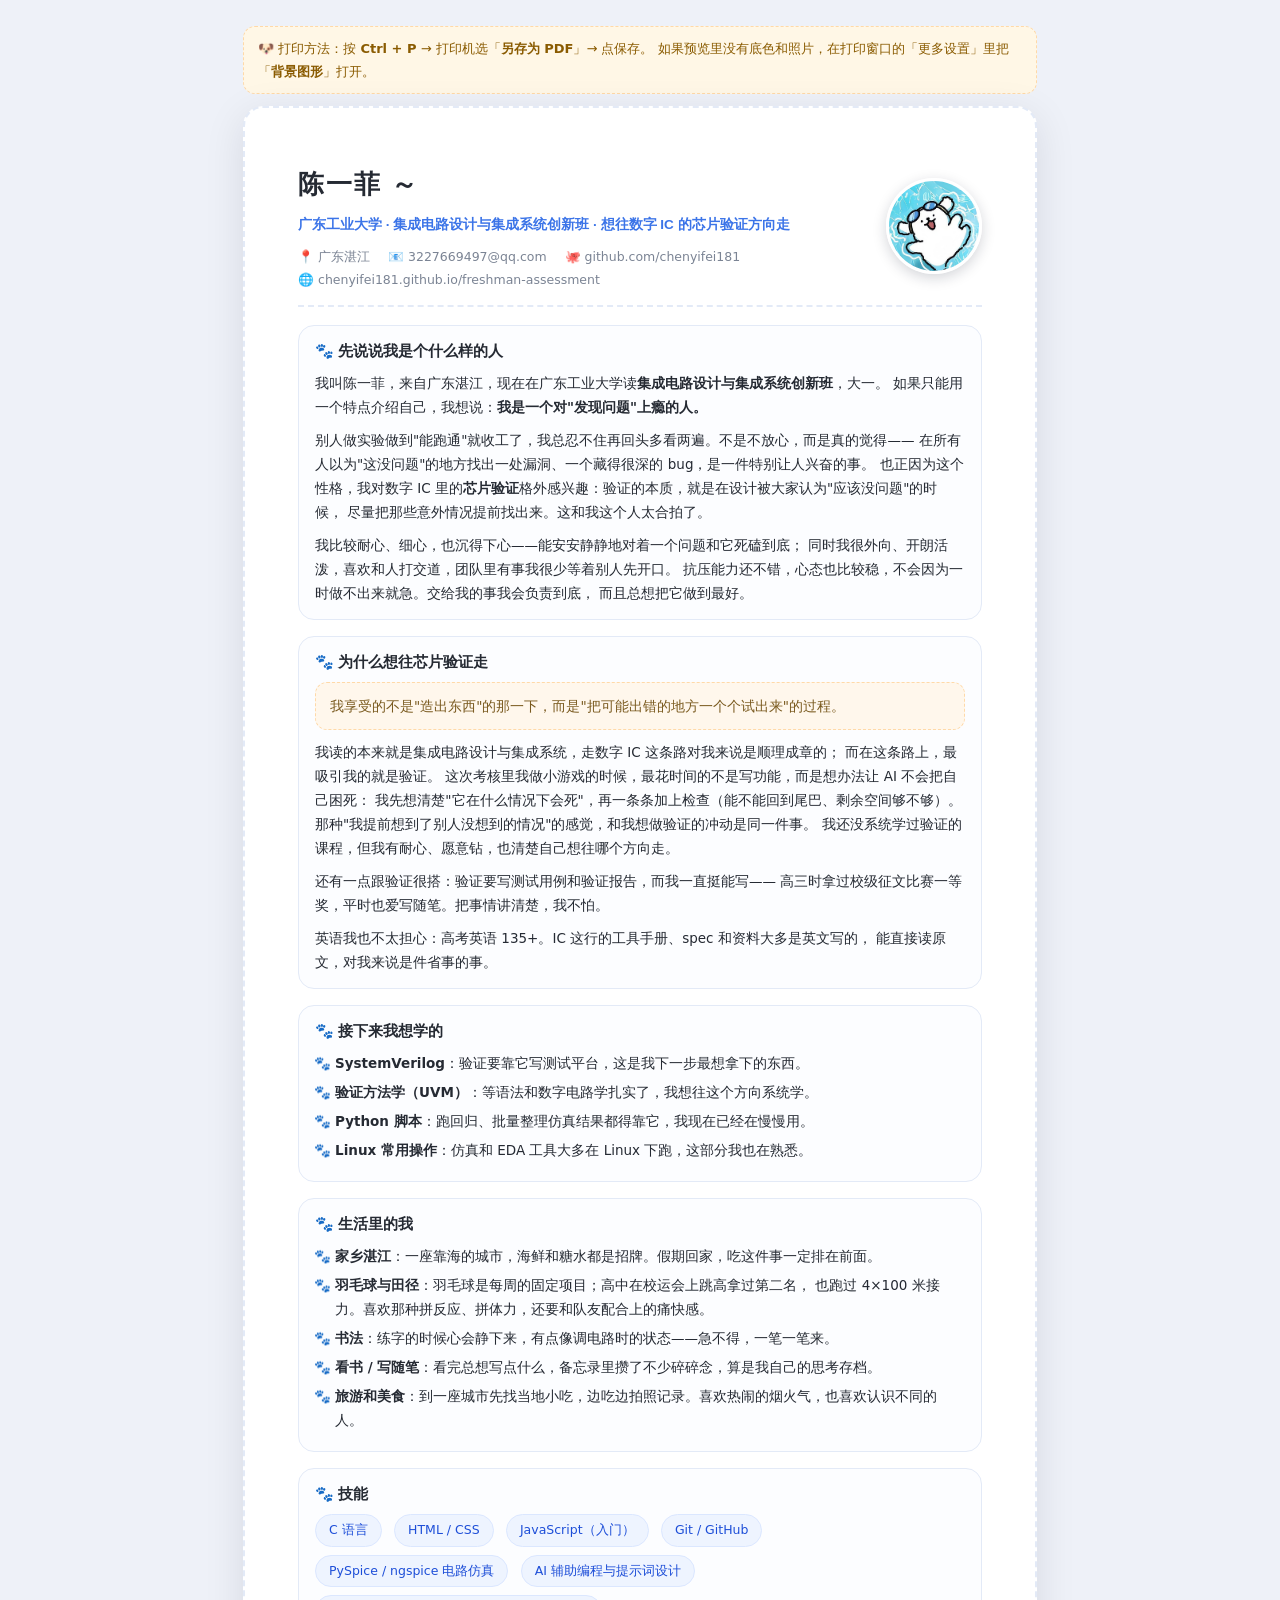
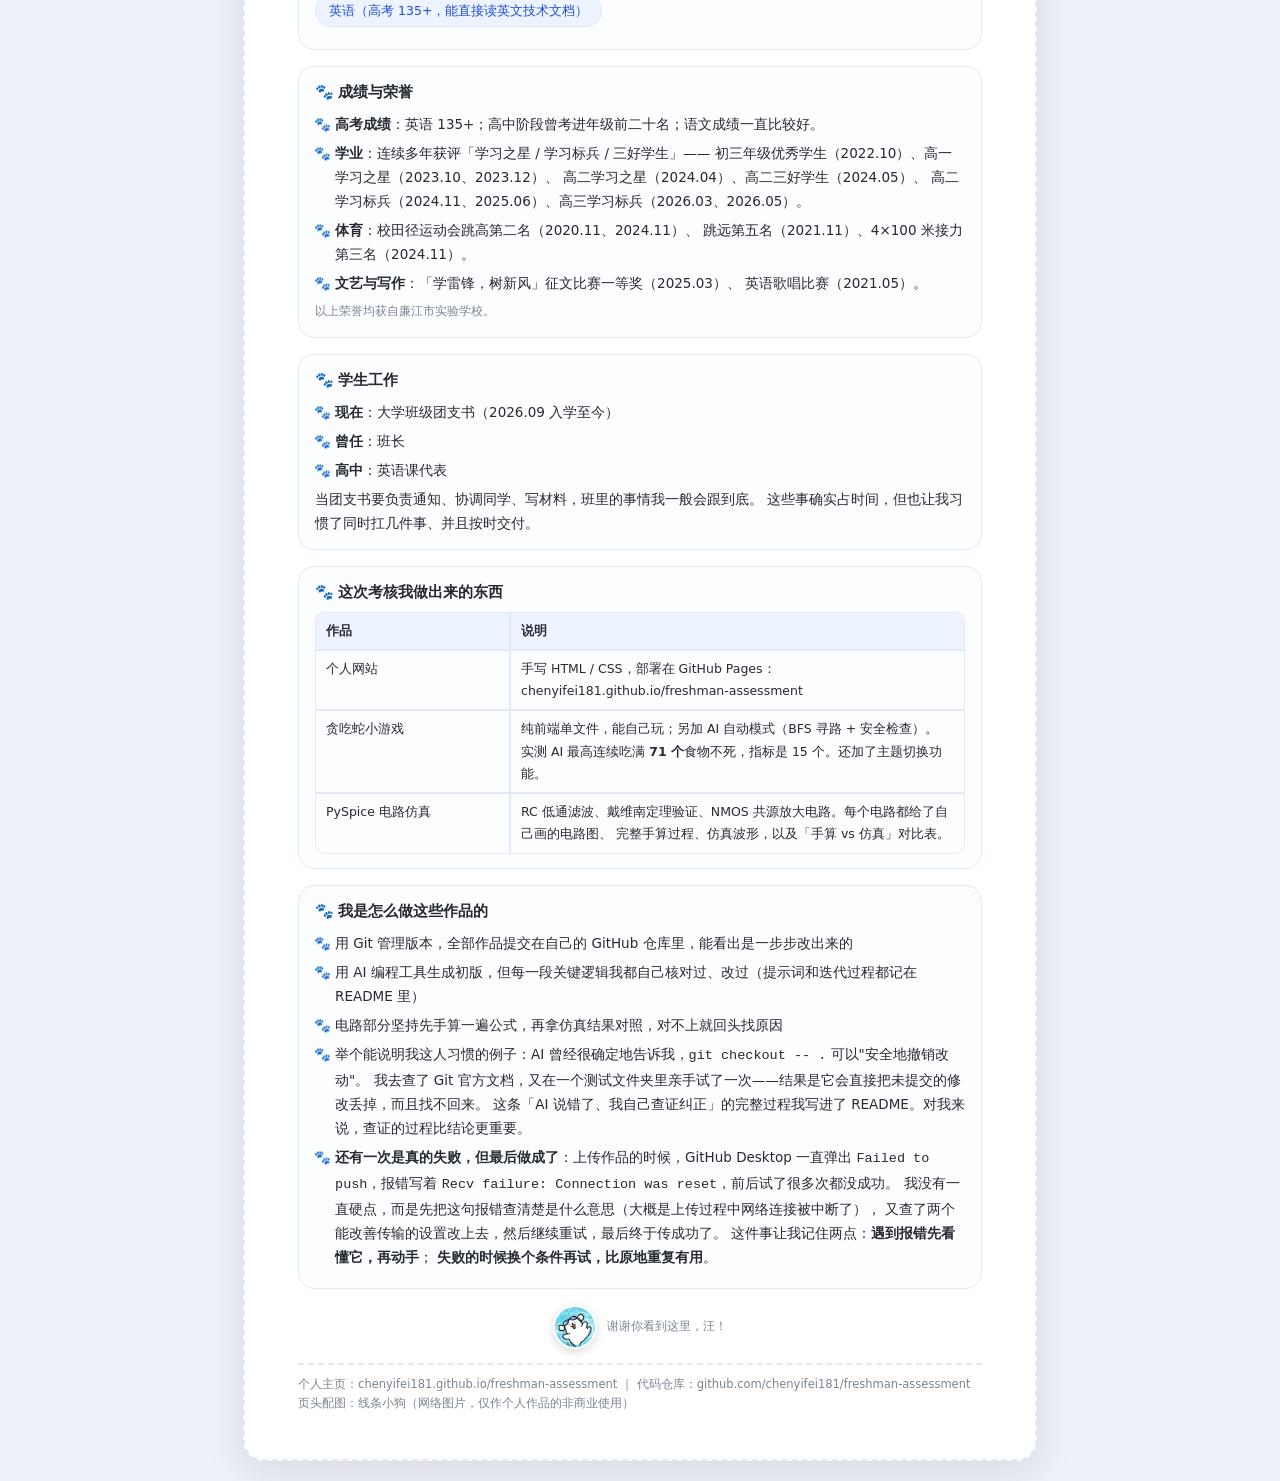
==== commit 1202e595: "style: 补充失败经历的细节" ====
--- a/resume.html
+++ b/resume.html
@@ -272,10 +272,11 @@
         这条「AI 说错了、我自己查证纠正」的完整过程我写进了 README。对我来说，查证的过程比结论更重要。
       </li>
       <li>
-        <strong>还有一次是真的失败，但最后做成了</strong>：上传作品的时候，GitHub Desktop 反复弹出
-        <code>Failed to push</code>，报错写着 <code>Recv failure: Connection was reset</code>，连着试了三次都没成功。
+        <strong>还有一次是真的失败，但最后做成了</strong>：上传作品的时候，GitHub Desktop 一直弹出
+        <code>Failed to push</code>，报错写着 <code>Recv failure: Connection was reset</code>，前后试了很多次都没成功。
         我没有一直硬点，而是先把这句报错查清楚是什么意思（大概是上传过程中网络连接被中断了），
-        然后换了一个网络重新上传，就成功了。这件事让我记住两点：<strong>遇到报错先看懂它，再动手</strong>；
+        又查了两个能改善传输的设置改上去，然后继续重试，最后终于传成功了。
+        这件事让我记住两点：<strong>遇到报错先看懂它，再动手</strong>；
         <strong>失败的时候换个条件再试，比原地重复有用</strong>。
       </li>
     </ul>
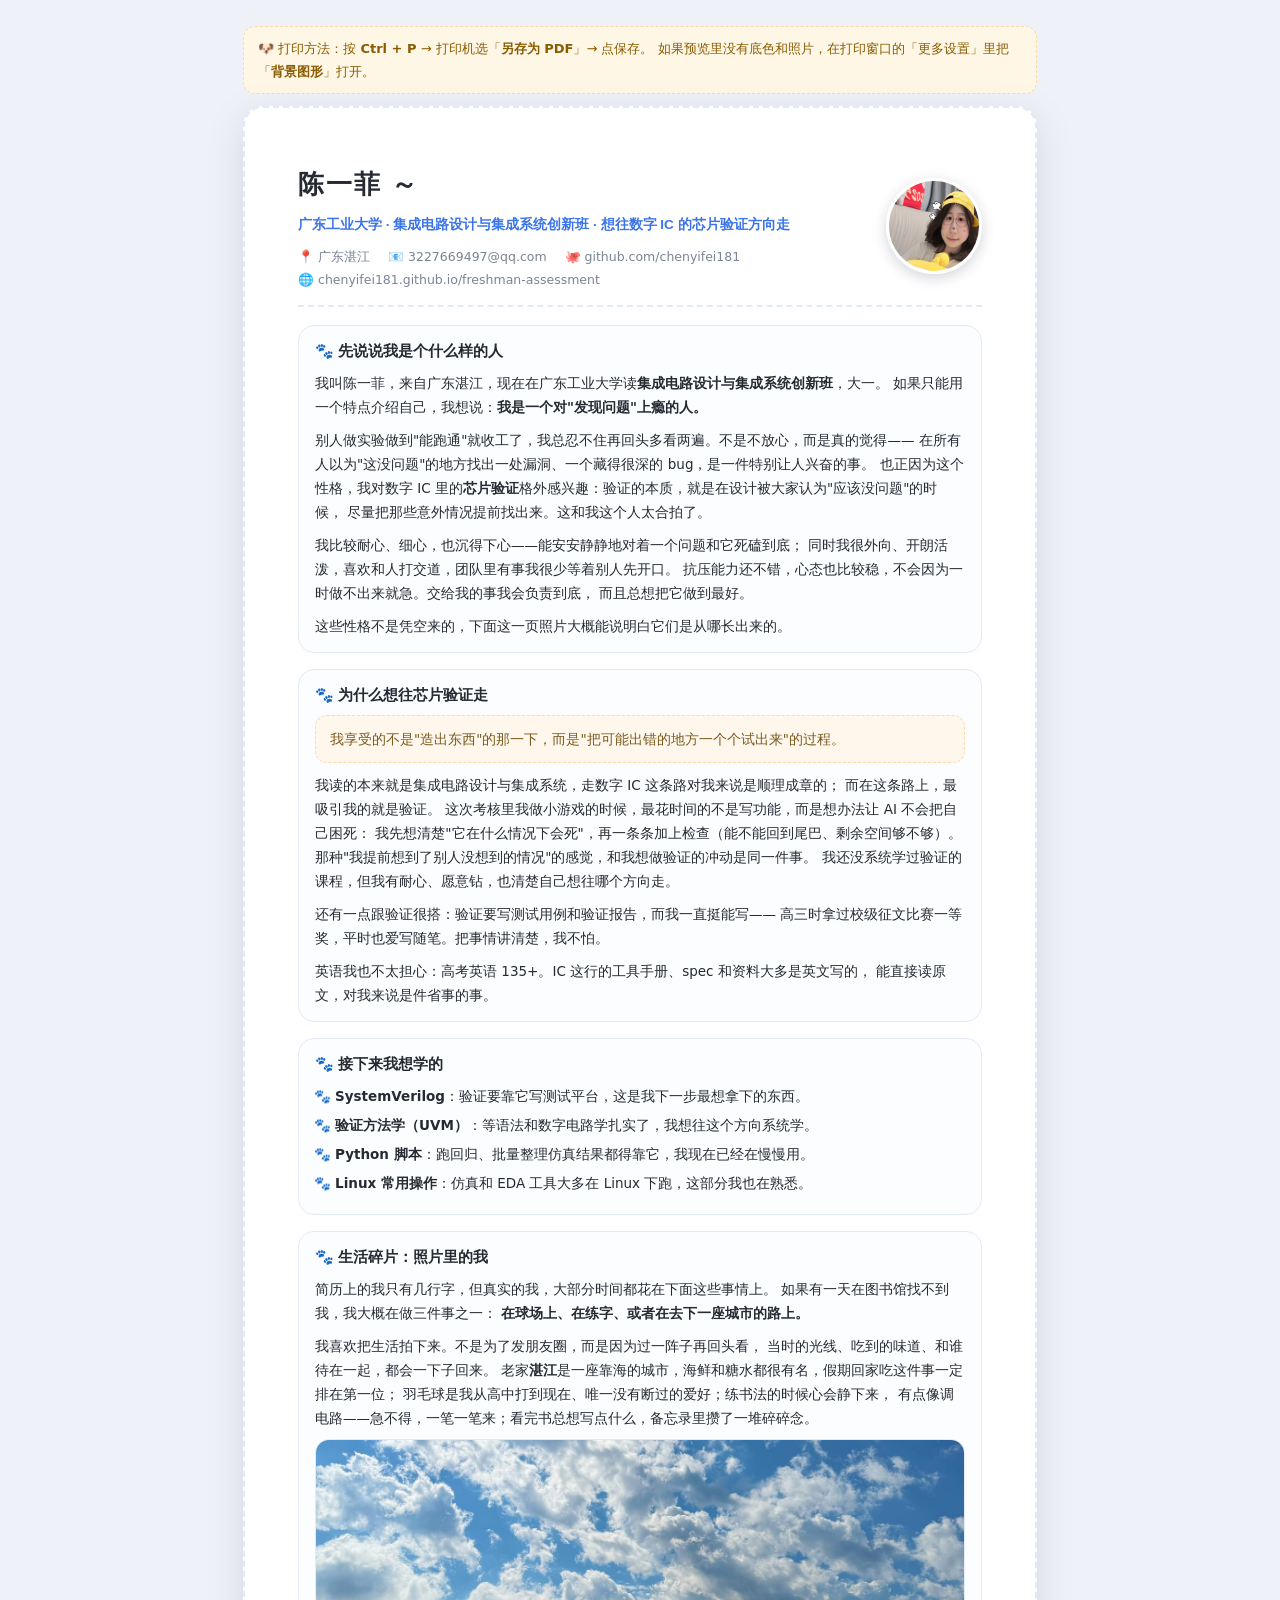
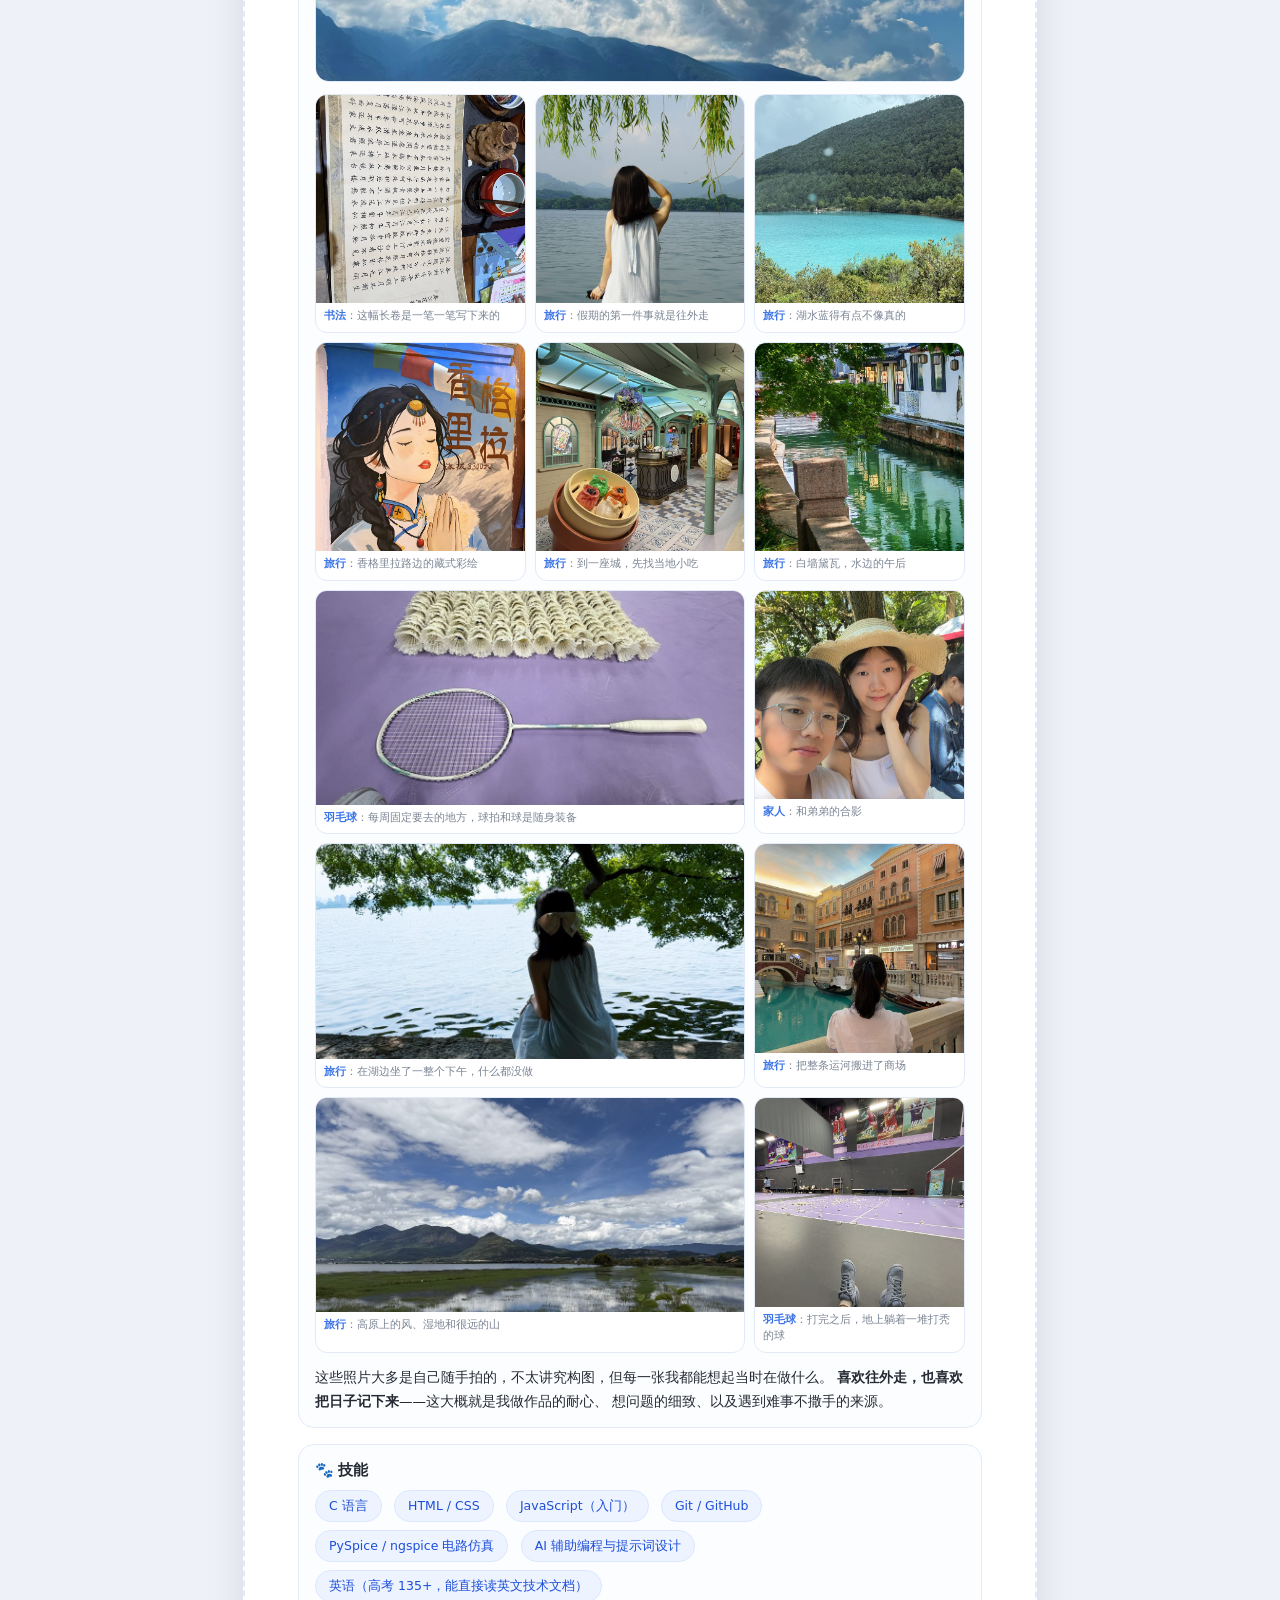
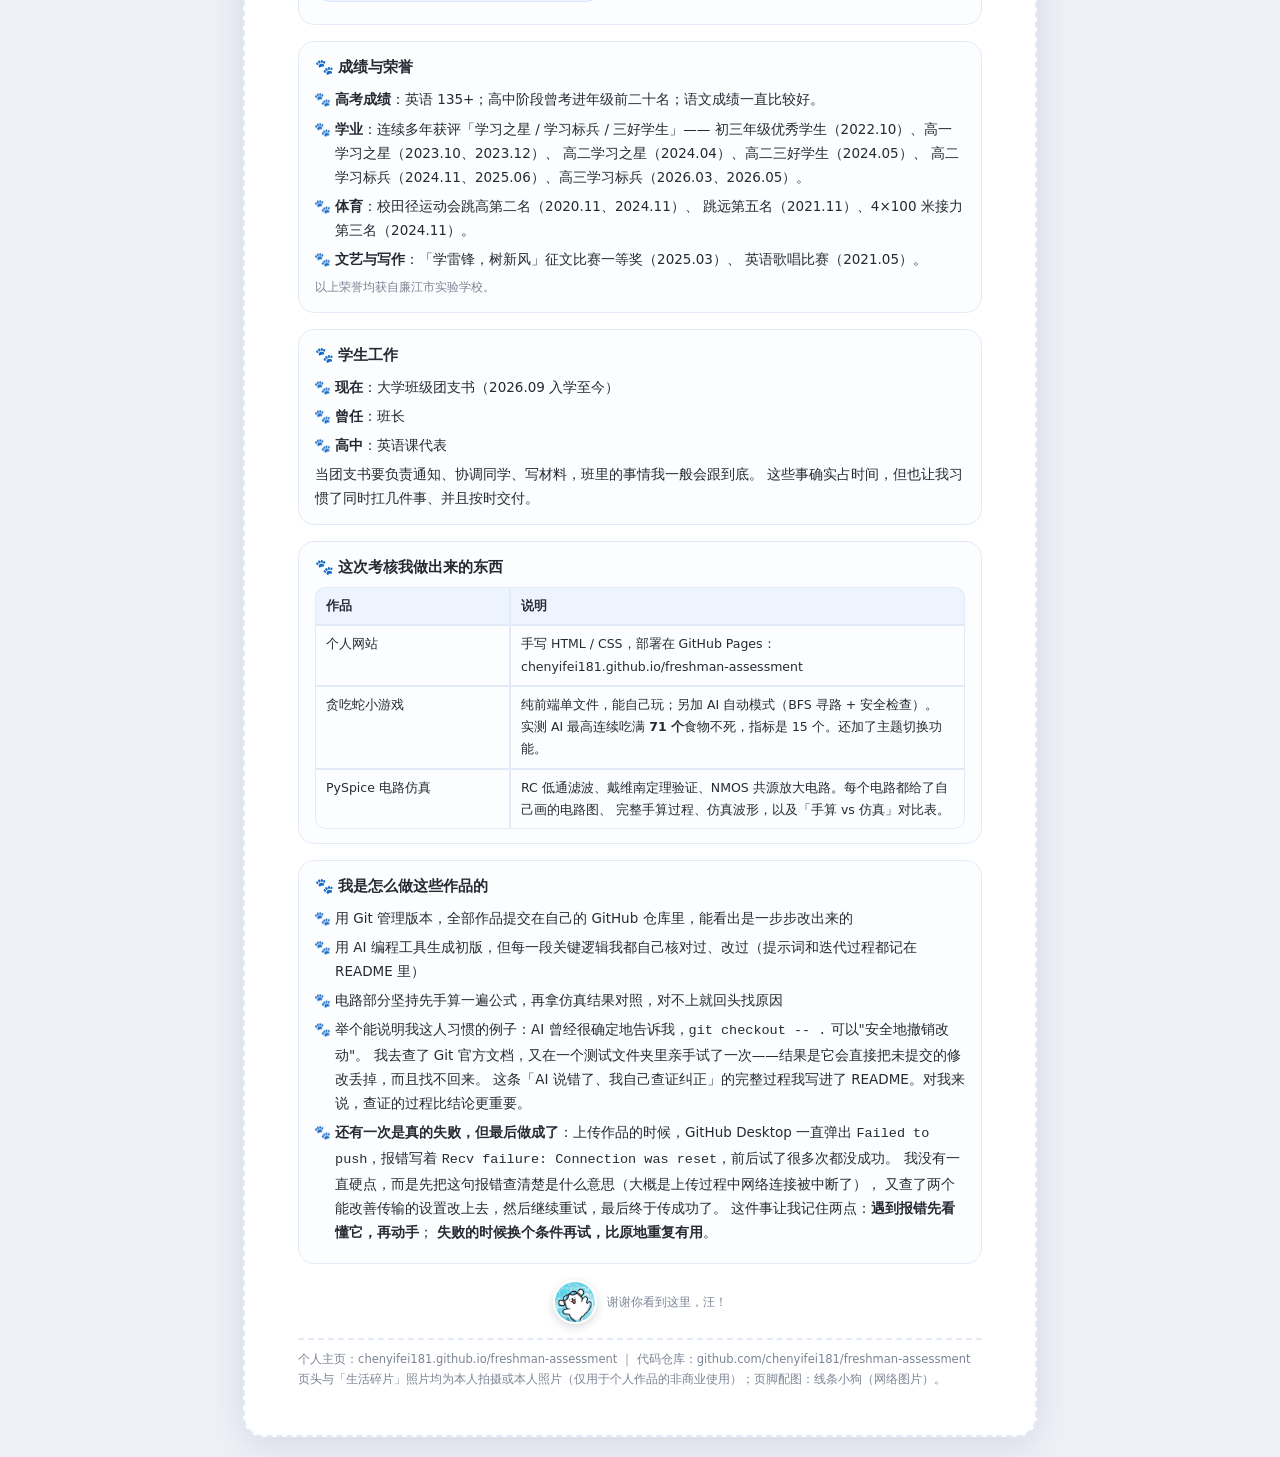
==== commit e9d30b69: "feat: 个人简介加入生活碎片照片墙（旅行 / 羽毛球 / 书法 / 美食）" ====
--- a/resume.html
+++ b/resume.html
@@ -29,7 +29,7 @@
     box-shadow:0 10px 40px rgba(15,23,42,.10);
   }
 
-  /* 页头：名字 + 线条小狗照片 */
+  /* 页头：名字 + 照片 */
   header{
     display:flex; align-items:center; justify-content:space-between; gap:18px;
     border-bottom:2px dashed var(--line); padding-bottom:14px; margin-bottom:18px;
@@ -76,6 +76,29 @@
     font-size:13.5px; color:#7a5a1f;
   }
 
+  /* ===== 生活碎片：照片墙 ===== */
+  .banner{
+    display:block; width:100%; height:auto; margin:4px 0 12px;
+    border-radius:14px; border:1.5px solid var(--line); object-fit:cover;
+  }
+  .gallery{
+    display:grid; grid-template-columns:repeat(3,1fr); gap:9px; margin:2px 0 12px;
+    grid-auto-flow:dense;
+  }
+  .gallery figure{
+    margin:0; border:1.5px solid var(--line); border-radius:12px;
+    overflow:hidden; background:#fff;
+  }
+  .gallery img{
+    display:block; width:100%; height:auto; aspect-ratio:1/1; object-fit:cover;
+  }
+  .gallery figure.wide{grid-column:span 2;}
+  .gallery figure.wide img{aspect-ratio:2/1;}
+  .gallery figcaption{
+    padding:5px 8px 7px; font-size:11px; line-height:1.5; color:var(--muted);
+  }
+  .gallery figcaption b{color:var(--accent); font-weight:600;}
+
   .bye{
     display:flex; align-items:center; justify-content:center; gap:10px;
     margin:16px 0 0; color:var(--muted); font-size:12px;
@@ -98,6 +121,8 @@
     .hint{display:none;}
     h2{break-after:avoid; page-break-after:avoid;}
     ul,table,.quote,section{break-inside:avoid; page-break-inside:avoid;}
+    .banner,.gallery figure,.bye{break-inside:avoid; page-break-inside:avoid;}
+    .gallery{break-inside:auto;}
   }
 </style>
 </head>
@@ -121,7 +146,7 @@
         <span>🌐 chenyifei181.github.io/freshman-assessment</span>
       </div>
     </div>
-    <img class="dog-photo" src="images/line-dog.jpg" alt="线条小狗">
+    <img class="dog-photo" src="images/life/life-avatar.jpg" alt="陈一菲">
   </header>
 
   <section>
@@ -141,6 +166,9 @@
       同时我很外向、开朗活泼，喜欢和人打交道，团队里有事我很少等着别人先开口。
       抗压能力还不错，心态也比较稳，不会因为一时做不出来就急。交给我的事我会负责到底，
       而且总想把它做到最好。
+    </p>
+    <p>
+      这些性格不是凭空来的，下面这一页照片大概能说明白它们是从哪长出来的。
     </p>
   </section>
 
@@ -178,15 +206,78 @@
   </section>
 
   <section>
-    <h2>🐾 生活里的我</h2>
-    <ul>
-      <li><strong>家乡湛江</strong>：一座靠海的城市，海鲜和糖水都是招牌。假期回家，吃这件事一定排在前面。</li>
-      <li><strong>羽毛球与田径</strong>：羽毛球是每周的固定项目；高中在校运会上跳高拿过第二名，
-        也跑过 4×100 米接力。喜欢那种拼反应、拼体力，还要和队友配合上的痛快感。</li>
-      <li><strong>书法</strong>：练字的时候心会静下来，有点像调电路时的状态——急不得，一笔一笔来。</li>
-      <li><strong>看书 / 写随笔</strong>：看完总想写点什么，备忘录里攒了不少碎碎念，算是我自己的思考存档。</li>
-      <li><strong>旅游和美食</strong>：到一座城市先找当地小吃，边吃边拍照记录。喜欢热闹的烟火气，也喜欢认识不同的人。</li>
-    </ul>
+    <h2>🐾 生活碎片：照片里的我</h2>
+    <p>
+      简历上的我只有几行字，但真实的我，大部分时间都花在下面这些事情上。
+      如果有一天在图书馆找不到我，我大概在做三件事之一：
+      <strong>在球场上、在练字、或者在去下一座城市的路上。</strong>
+    </p>
+    <p>
+      我喜欢把生活拍下来。不是为了发朋友圈，而是因为过一阵子再回头看，
+      当时的光线、吃到的味道、和谁待在一起，都会一下子回来。
+      老家<strong>湛江</strong>是一座靠海的城市，海鲜和糖水都很有名，假期回家吃这件事一定排在第一位；
+      羽毛球是我从高中打到现在、唯一没有断过的爱好；练书法的时候心会静下来，
+      有点像调电路——急不得，一笔一笔来；看完书总想写点什么，备忘录里攒了一堆碎碎念。
+    </p>
+
+    <img class="banner" src="images/life/life-sky-banner.jpg" alt="旅途中拍到的天空与山脉">
+
+    <div class="gallery">
+      <figure>
+        <img src="images/life/life-calligraphy.jpg" alt="手写的书法长卷">
+        <figcaption><b>书法</b>：这幅长卷是一笔一笔写下来的</figcaption>
+      </figure>
+      <figure>
+        <img src="images/life/life-lake-dress.jpg" alt="湖边的背影">
+        <figcaption><b>旅行</b>：假期的第一件事就是往外走</figcaption>
+      </figure>
+      <figure>
+        <img src="images/life/life-blue-lake.jpg" alt="蓝色的湖水">
+        <figcaption><b>旅行</b>：湖水蓝得有点不像真的</figcaption>
+      </figure>
+      <figure>
+        <img src="images/life/life-shangrila-mural.jpg" alt="藏式彩绘墙">
+        <figcaption><b>旅行</b>：香格里拉路边的藏式彩绘</figcaption>
+      </figure>
+      <figure>
+        <img src="images/life/life-macau-street.jpg" alt="澳门街景与蛋挞">
+        <figcaption><b>旅行</b>：到一座城，先找当地小吃</figcaption>
+      </figure>
+      <figure>
+        <img src="images/life/life-watertown.jpg" alt="江南水乡">
+        <figcaption><b>旅行</b>：白墙黛瓦，水边的午后</figcaption>
+      </figure>
+      <figure class="wide">
+        <img src="images/life/life-badminton.jpg" alt="羽毛球拍与羽毛球">
+        <figcaption><b>羽毛球</b>：每周固定要去的地方，球拍和球是随身装备</figcaption>
+      </figure>
+      <figure>
+        <img src="images/life/life-with-brother.jpg" alt="和弟弟的合影">
+        <figcaption><b>家人</b>：和弟弟的合影</figcaption>
+      </figure>
+      <figure class="wide">
+        <img src="images/life/life-lake-bench.jpg" alt="湖边长椅上坐着的人">
+        <figcaption><b>旅行</b>：在湖边坐了一整个下午，什么都没做</figcaption>
+      </figure>
+      <figure>
+        <img src="images/life/life-macau-canal.jpg" alt="商场里的运河">
+        <figcaption><b>旅行</b>：把整条运河搬进了商场</figcaption>
+      </figure>
+      <figure class="wide">
+        <img src="images/life/life-wetland.jpg" alt="草原与湿地">
+        <figcaption><b>旅行</b>：高原上的风、湿地和很远的山</figcaption>
+      </figure>
+      <figure>
+        <img src="images/life/life-badminton-court.jpg" alt="羽毛球馆">
+        <figcaption><b>羽毛球</b>：打完之后，地上躺着一堆打秃的球</figcaption>
+      </figure>
+    </div>
+
+    <p>
+      这些照片大多是自己随手拍的，不太讲究构图，但每一张我都能想起当时在做什么。
+      <strong>喜欢往外走，也喜欢把日子记下来</strong>——这大概就是我做作品的耐心、
+      想问题的细致、以及遇到难事不撒手的来源。
+    </p>
   </section>
 
   <section>
@@ -289,7 +380,7 @@
 
   <div class="foot">
     个人主页：chenyifei181.github.io/freshman-assessment ｜ 代码仓库：github.com/chenyifei181/freshman-assessment<br>
-    页头配图：线条小狗（网络图片，仅作个人作品的非商业使用）
+    页头与「生活碎片」照片均为本人拍摄或本人照片（仅用于个人作品的非商业使用）；页脚配图：线条小狗（网络图片）。
   </div>
 
 </div>
